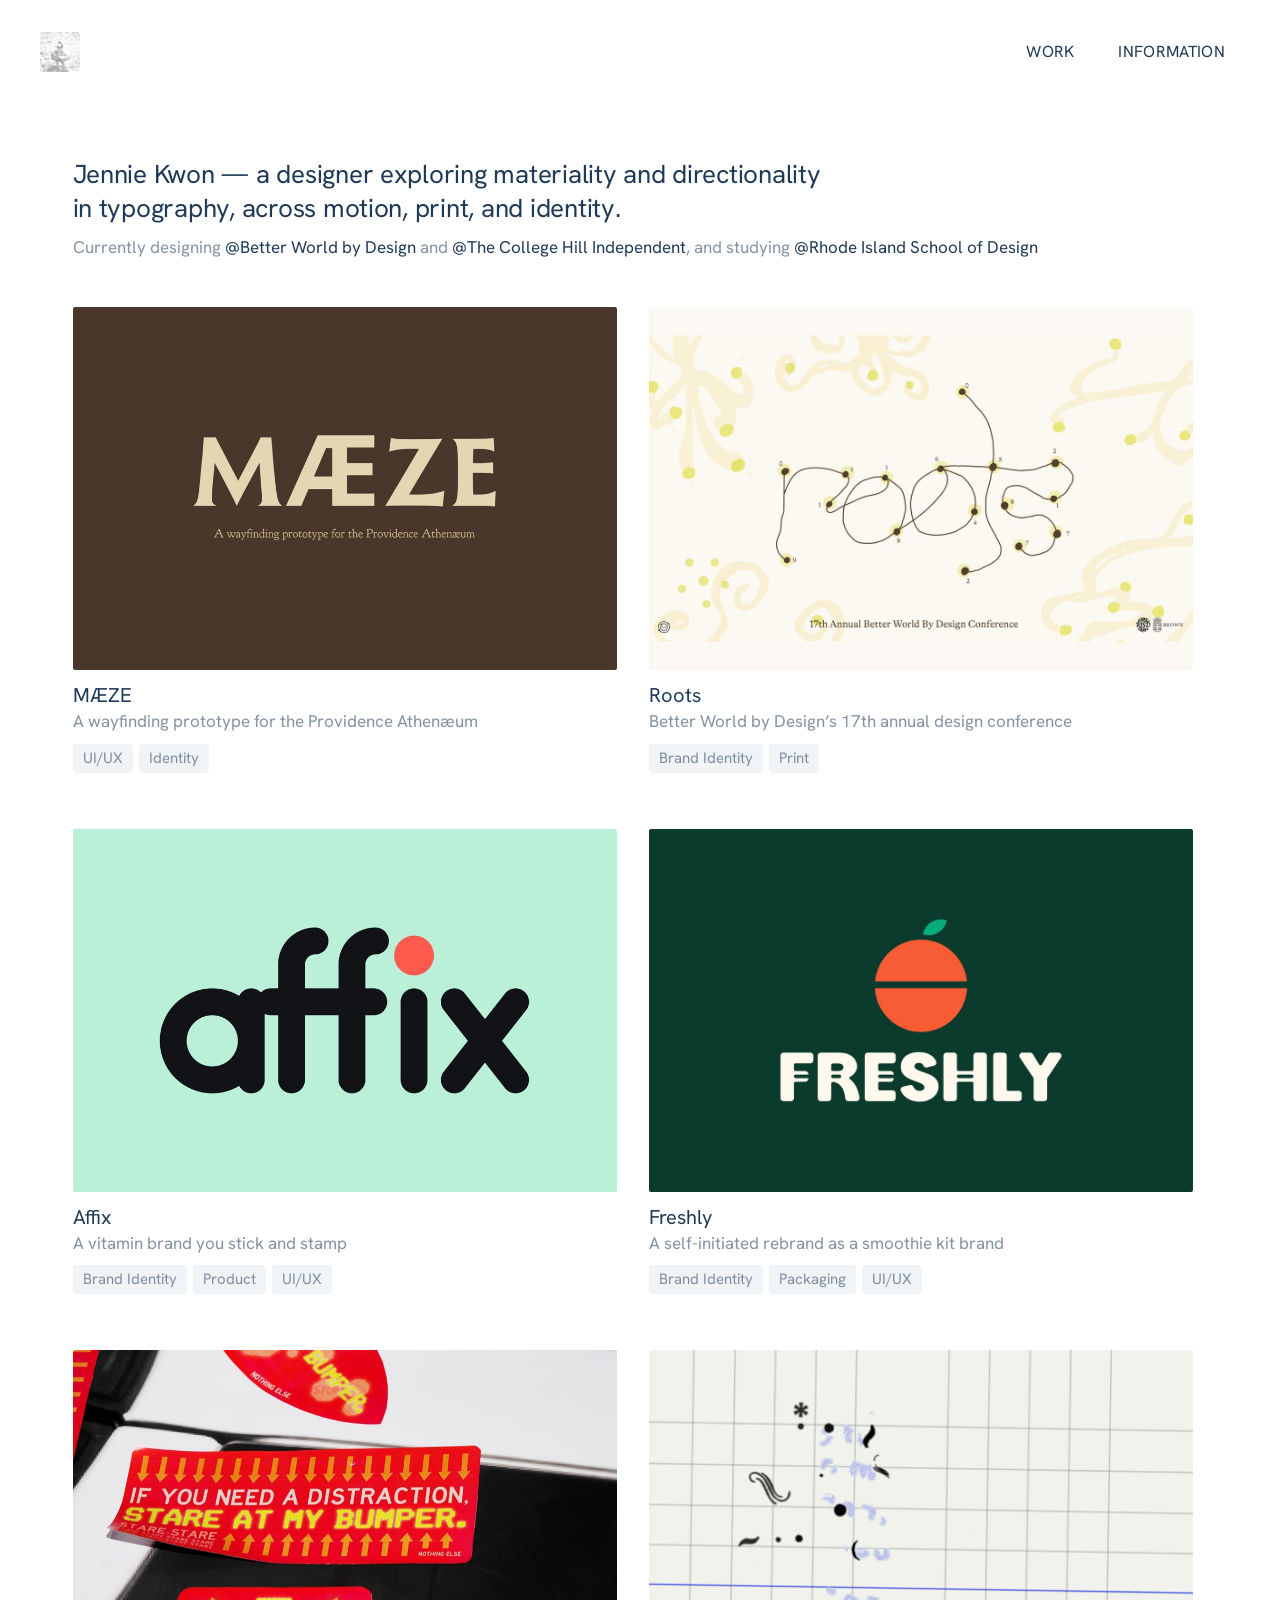
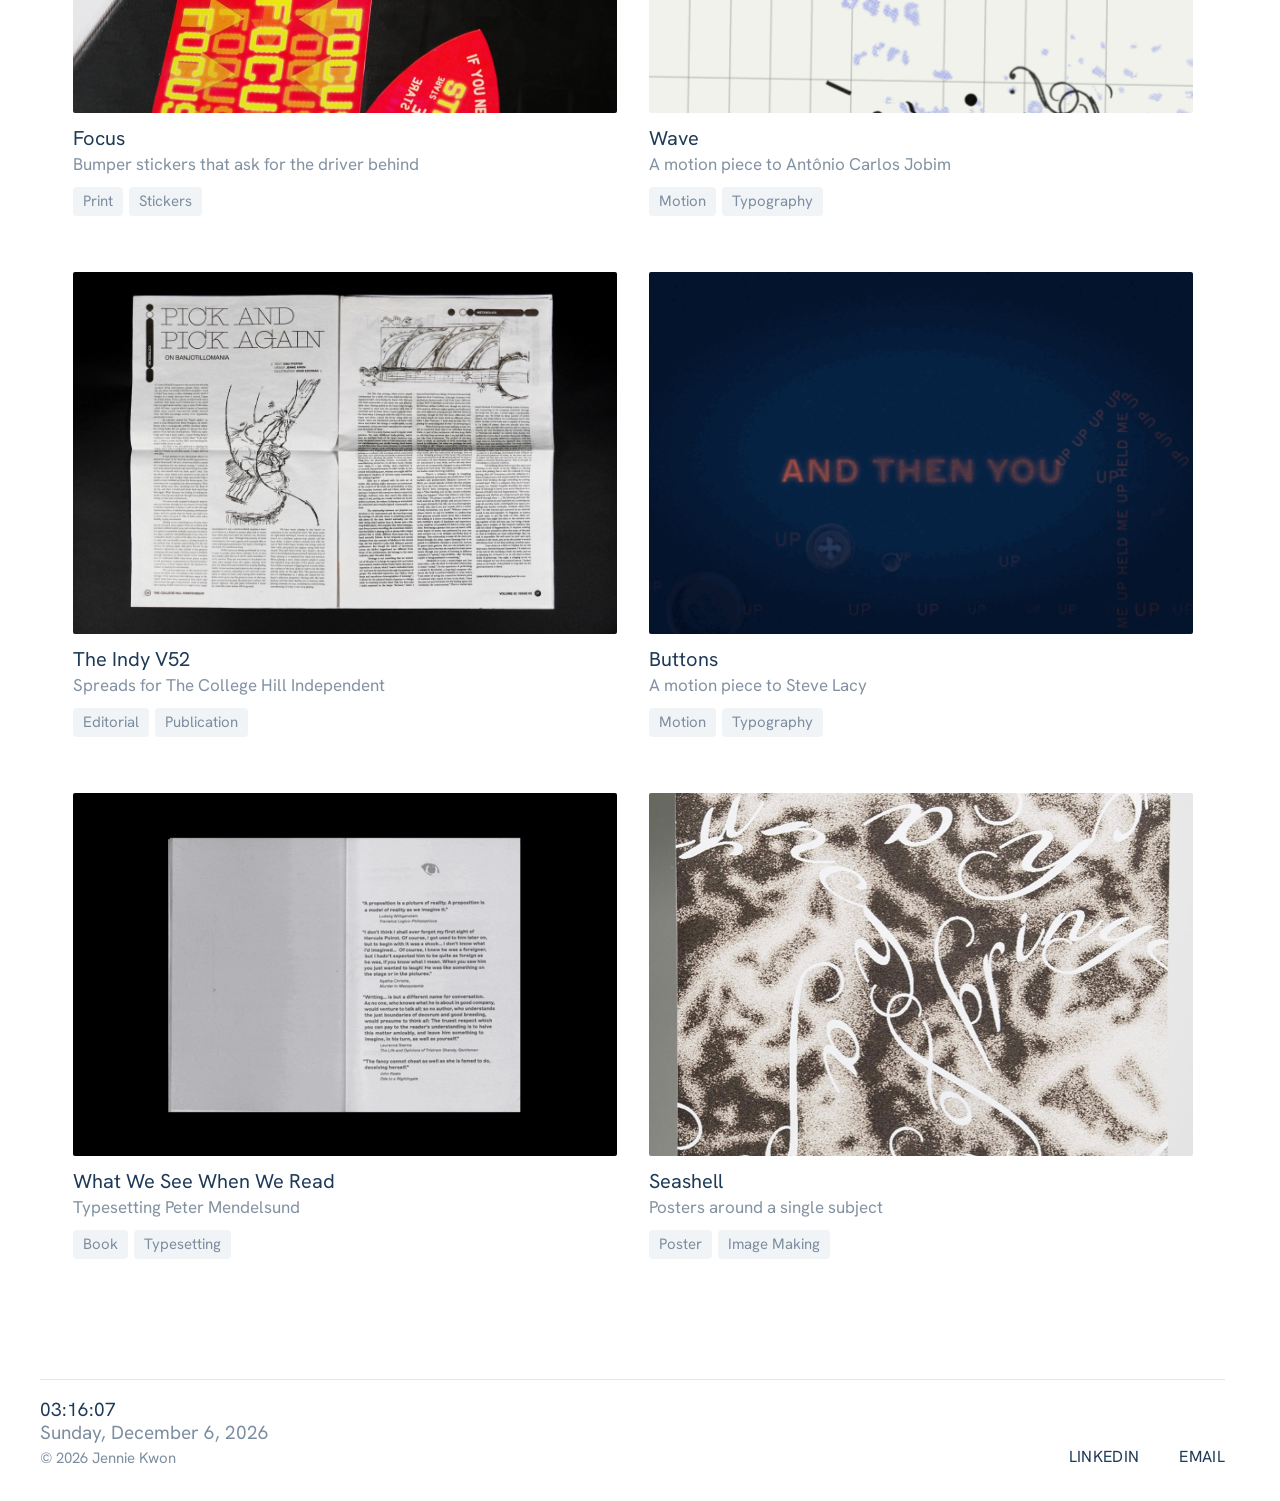
==== index.html @ 12d9178e "Roots slideshow: arrows on each side of the frame Co-Authored-By: Claude Opus 5.5 <noreply@anthropic" ====
<!doctype html>
<html lang="en">
<head>
<meta charset="utf-8">
<meta name="viewport" content="width=device-width, initial-scale=1">
<title>Jennie Kwon</title>
<meta name="description" content="Jennie Kwon is a graphic designer at RISD working across typography, motion, identity and publication design.">
<link rel="preconnect" href="https://fonts.googleapis.com"><link rel="preconnect" href="https://fonts.gstatic.com" crossorigin><link href="https://fonts.googleapis.com/css2?family=Hanken+Grotesk:wght@400;500;700&display=swap" rel="stylesheet">
<link rel="icon" type="image/png" sizes="32x32" href="img/favicon-32.png?v=4">
<link rel="icon" type="image/png" href="img/favicon.png?v=4">
<link rel="apple-touch-icon" href="img/apple-touch-icon.png?v=4">
<script type="speculationrules">{"prerender":[{"where":{"href_matches":"/*"},"eagerness":"moderate"}]}</script>
<link rel="stylesheet" href="css/site.css?v=36">
</head>
<body>
<nav class="nav">
  <a class="nav-home" href="./" aria-label="Jennie Kwon, home"><img src="img/favicon.png?v=4" alt="" width="40" height="40"></a>
  <div class="nav-links">
    <a class="label plain" href="./">Work</a>
    <a class="label nav-link" href="information.html">Information</a>
  </div>
</nav>
<header class="intro">
  <div class="wrap intro-in">
    <h1 class="intro-line"><span class="intro-name">Jennie Kwon</span> — a designer exploring materiality and directionality in typography, across motion, print, and identity.</h1>
    <p class="body muted currently">Currently designing <a class="plain" href="https://betterworldxdesign.framer.website/" target="_blank" rel="noopener">@Better World by Design</a> and <a class="plain" href="https://www.theindy.org/" target="_blank" rel="noopener">@The College Hill Independent</a>, and studying <a class="plain" href="https://www.risd.edu/" target="_blank" rel="noopener">@Rhode Island School of Design</a></p>
  </div>
</header>
<main class="work">
  <div class="wrap grid">
    <a class="card" href="maze.html">
      <div class="thumb"><img src="img/maze-card.jpg" alt="MÆZE" fetchpriority="high" width="1200" height="675"></div>
      <div class="caption"><div class="cap-text"><p class="body cap-title">MÆZE</p><p class="cap-sub">A wayfinding prototype for the Providence Athenæum</p></div><div class="tags"><span class="tag">UI/UX</span><span class="tag">identity</span></div></div>
    </a>
    <a class="card" href="bwxd-roots.html">
      <div class="thumb"><img src="img/bwxd-card.jpg?v=4" alt="Roots" fetchpriority="high" width="1200" height="800"></div>
      <div class="caption"><div class="cap-text"><p class="body cap-title">Roots</p><p class="cap-sub">Better World by Design’s 17th annual design conference</p></div><div class="tags"><span class="tag">brand identity</span><span class="tag">print</span></div></div>
    </a>
    <a class="card" href="affix.html">
      <div class="thumb"><img src="img/affix-card.jpg" alt="Affix" fetchpriority="high" width="1200" height="675"></div>
      <div class="caption"><div class="cap-text"><p class="body cap-title">Affix</p><p class="cap-sub">A vitamin brand you stick and stamp</p></div><div class="tags"><span class="tag">brand identity</span><span class="tag">product</span><span class="tag">UI/UX</span></div></div>
    </a>
    <a class="card" href="freshly.html">
      <div class="thumb"><img src="img/freshly-card.jpg?v=2" alt="Freshly" fetchpriority="high" width="1200" height="800"></div>
      <div class="caption"><div class="cap-text"><p class="body cap-title">Freshly</p><p class="cap-sub">A self-initiated rebrand as a smoothie kit brand</p></div><div class="tags"><span class="tag">brand identity</span><span class="tag">packaging</span><span class="tag">UI/UX</span></div></div>
    </a>
    <a class="card" href="focus.html">
      <div class="thumb"><img src="img/focus-card.jpg" alt="FOCUS" fetchpriority="high" width="1200" height="681"></div>
      <div class="caption"><div class="cap-text"><p class="body cap-title">Focus</p><p class="cap-sub">Bumper stickers that ask for the driver behind</p></div><div class="tags"><span class="tag">print</span><span class="tag">stickers</span></div></div>
    </a>
    <a class="card" href="wave.html">
      <div class="thumb"><img src="img/wave-thumb.gif" alt="WAVE" loading="lazy" width="640" height="360"></div>
      <div class="caption"><div class="cap-text"><p class="body cap-title">Wave</p><p class="cap-sub">A motion piece to Antônio Carlos Jobim</p></div><div class="tags"><span class="tag">motion</span><span class="tag">typography</span></div></div>
    </a>
    <a class="card" href="the-indy-v52.html">
      <div class="thumb"><img src="img/indy-card.jpg" alt="THE INDY V52" loading="lazy" width="1200" height="800"></div>
      <div class="caption"><div class="cap-text"><p class="body cap-title">The Indy V52</p><p class="cap-sub">Spreads for The College Hill Independent</p></div><div class="tags"><span class="tag">editorial</span><span class="tag">publication</span></div></div>
    </a>
    <a class="card" href="buttons.html">
      <div class="thumb"><img src="img/buttons-thumb.gif" alt="BUTTONS" loading="lazy" width="640" height="360"></div>
      <div class="caption"><div class="cap-text"><p class="body cap-title">Buttons</p><p class="cap-sub">A motion piece to Steve Lacy</p></div><div class="tags"><span class="tag">motion</span><span class="tag">typography</span></div></div>
    </a>
    <a class="card" href="what-we-see-when-we-read.html">
      <div class="thumb"><img src="img/book-card.gif" alt="WHAT WE SEE WHEN WE READ" loading="lazy" width="640" height="480"></div>
      <div class="caption"><div class="cap-text"><p class="body cap-title">What We See When We Read</p><p class="cap-sub">Typesetting Peter Mendelsund</p></div><div class="tags"><span class="tag">book</span><span class="tag">typesetting</span></div></div>
    </a>
    <a class="card" href="seashell.html">
      <div class="thumb"><img src="img/seashell-card.jpg" alt="SEASHELL" loading="lazy" width="802" height="1200"></div>
      <div class="caption"><div class="cap-text"><p class="body cap-title">Seashell</p><p class="cap-sub">Posters around a single subject</p></div><div class="tags"><span class="tag">poster</span><span class="tag">image making</span></div></div>
    </a>
  </div>
</main>
<footer class="footer">
  <div class="footer-in">
    <div class="closing">
      <div class="clock"><span id="clock-time" class="time"></span><span id="clock-date" class="date"></span></div>
      <p class="small">© 2026 Jennie Kwon</p>
    </div>
    <div class="footer-links">
      <a class="label plain" href="http://www.linkedin.com/in/jennienhkwon" target="_blank" rel="noopener">LinkedIn</a>
      <a class="label plain" href="contact.html">Email</a>
    </div>
  </div>
</footer>
<script src="js/site.js?v=28"></script>
</body>
</html>
---- css/site.css ----
:root {
  --text: rgb(31, 58, 87);
  --muted: rgb(125, 141, 160);
  --bg: rgb(255, 255, 255);
  --surface: rgb(241, 244, 247);
  --line: rgb(225, 230, 236);
  --pad: 40px;
}
* { box-sizing: border-box; }
html { -webkit-text-size-adjust: 100%; }
body { margin: 0; background: var(--bg); color: var(--text); font-family: "Hanken Grotesk", sans-serif; font-weight: 400; -webkit-font-smoothing: antialiased; }
h1, h2, p { margin: 0; }
img { display: block; max-width: 100%; height: auto; }
a { color: inherit; text-decoration: none; transition: color 0.2s cubic-bezier(0.44, 0, 0.56, 1); }

/* type */
.intro-line { font-size: 26px; line-height: 1.3; letter-spacing: -0.01em; font-weight: 400; text-wrap: pretty; }
.heading { font-size: 26px; line-height: 1.25; letter-spacing: -0.01em; font-weight: 500; }
.sub { font-size: 16px; line-height: 1.4; font-weight: 500; }
.body { font-size: 16px; line-height: 1.5; }
.small { font-size: 13px; line-height: 1.4; color: var(--muted); }
.label { font-size: 13px; line-height: 1.4; letter-spacing: 0.02em; text-transform: uppercase; }
.muted { color: var(--muted); }

/* links */
.plain { color: var(--text); }
.plain:hover { color: var(--muted); }
.nav-link { color: var(--text); }
.nav-link:hover, .nav-link[aria-current] { color: var(--muted); }
.inline { color: var(--muted); }
.inline:hover { color: var(--text); }

.wrap { width: 100%; max-width: 1120px; margin: 0 auto; }

/* nav + footer */
.nav { position: sticky; top: 0; z-index: 5; background: var(--bg); display: flex; justify-content: space-between; align-items: center; padding: 20px var(--pad); }
.nav-links { display: flex; gap: 32px; }
.footer { padding: 120px var(--pad) 32px; }
.footer-in { max-width: 1120px; margin: 0 auto; border-top: 1px solid var(--line); padding-top: 20px; display: flex; justify-content: space-between; align-items: flex-end; }
.closing { display: flex; flex-direction: column; gap: 4px; }
.clock { display: flex; gap: 12px; font-size: 16px; line-height: 1; font-variant-numeric: tabular-nums; min-height: 16px; }
.clock .date { color: var(--muted); }
.footer-links { display: flex; gap: 24px; }

/* home */
.intro { padding: 72px var(--pad) 48px; }
.intro-in { display: flex; flex-direction: column; gap: 10px; }
.intro-in .intro-line { max-width: 900px; }
.work { padding: 0 var(--pad); }
.grid { display: grid; grid-template-columns: repeat(2, minmax(0, 1fr)); gap: 56px 16px; }
.card { display: flex; flex-direction: column; gap: 12px; }
.thumb { aspect-ratio: 1.5; border-radius: 2px; overflow: hidden; }
.thumb img { width: 100%; height: 100%; object-fit: cover; }
.caption { display: flex; flex-direction: column; gap: 8px; }
.tags { display: flex; gap: 6px; }
.tag { background: var(--surface); border-radius: 4px; padding: 3px 8px; font-size: 13px; line-height: 1.4; color: var(--muted); }

/* project */
.project { padding: 24px var(--pad) 0; }
.project-in { display: flex; flex-direction: column; gap: 24px; }
.back { align-self: flex-start; }
.shot { width: 100%; height: auto; border-radius: 2px; }
.shot.bordered { border: 1px solid var(--line); }
.video { position: relative; width: 100%; aspect-ratio: 16 / 9; background: #000; border-radius: 2px; overflow: hidden; }
.video iframe { position: absolute; inset: 0; width: 100%; height: 100%; border: 0; }
.details { display: flex; gap: 16px; padding: 8px 0 40px; }
.title-col, .desc-col { flex: 1; min-width: 0; display: flex; flex-direction: column; align-items: flex-start; }
.title-col { gap: 12px; }
.desc-col { gap: 16px; }
.desc-col .body { text-wrap: pretty; }
.gallery { display: flex; flex-direction: column; gap: 16px; }
.process { display: flex; flex-direction: column; gap: 16px; padding-top: 56px; }
.process-head { display: flex; gap: 16px; padding-bottom: 8px; }
.process-head > * { flex: 1; }
.pager { display: flex; justify-content: space-between; padding-top: 56px; }

/* information */
.info { padding: 72px var(--pad) 0; }
.info-in { display: flex; flex-direction: column; gap: 72px; }
.about { display: flex; gap: 48px; align-items: flex-start; }
.bio { flex: 1; min-width: 0; display: flex; flex-direction: column; gap: 20px; }
.bio-text { max-width: 560px; display: flex; flex-direction: column; gap: 16px; text-wrap: pretty; }
.contact { display: flex; flex-direction: column; gap: 4px; align-items: flex-start; }
.portrait { width: 360px; aspect-ratio: 1; object-fit: cover; border-radius: 2px; }
.list .sub { padding-bottom: 8px; border-bottom: 1px solid var(--line); }
.row { display: flex; gap: 16px; align-items: center; justify-content: space-between; padding: 12px 0; border-bottom: 1px solid var(--line); }
.row > :first-child { flex: 1; }

@media (max-width: 1199px) {
  .portrait { width: 280px; }
}
@media (max-width: 809px) {
  :root { --pad: 20px; }
  .intro-line { font-size: 21px; }
  .heading { font-size: 22px; }
  .nav { padding: 16px var(--pad); }
  .nav-links { gap: 20px; }
  .footer { padding: 80px var(--pad) 24px; }
  .footer-in { flex-direction: column; align-items: flex-start; gap: 16px; }
  .intro { padding: 40px var(--pad) 32px; }
  .grid { grid-template-columns: 1fr; gap: 40px; }
  .project { padding-top: 16px; }
  .project-in { gap: 16px; }
  .details { flex-direction: column; gap: 20px; padding: 8px 0 24px; }
  .gallery { gap: 10px; }
  .process-head { flex-direction: column; gap: 8px; }
  .info { padding-top: 40px; }
  .info-in { gap: 56px; }
  .about { flex-direction: column; gap: 32px; }
  .portrait { width: 100%; }
}

/* contact */
.contact-page { padding: 24px var(--pad) 0; }
.contact-in { display: flex; flex-direction: column; gap: 32px; max-width: 1120px; }
.contact-in .back { align-self: flex-start; }
.contact-form { display: flex; flex-direction: column; gap: 28px; width: 100%; max-width: 560px; }
.field { display: flex; flex-direction: column; gap: 8px; }
.field .label { color: var(--muted); }
.field input, .field textarea { width: 100%; font-family: inherit; color: var(--text); background: transparent; border: 0; border-bottom: 1px solid var(--line); border-radius: 0; padding: 8px 0; outline: none; resize: vertical; transition: border-color 0.2s cubic-bezier(0.44, 0, 0.56, 1); }
.field input::placeholder, .field textarea::placeholder { color: var(--muted); opacity: 0.7; }
.field input:focus, .field textarea:focus { border-bottom-color: var(--text); }
.hp { position: absolute; left: -9999px; width: 1px; height: 1px; opacity: 0; }
.form-foot { display: flex; align-items: center; gap: 20px; flex-wrap: wrap; }
.send { font-family: inherit; color: var(--text); background: var(--surface); border: 0; border-radius: 4px; padding: 10px 18px; cursor: pointer; transition: color 0.2s cubic-bezier(0.44, 0, 0.56, 1); }
.send:hover { color: var(--muted); }
.send:disabled { color: var(--muted); cursor: default; }
@media (max-width: 809px) {
  .contact-page { padding-top: 16px; }
}

/* home thumbnails dim under the cursor */
.thumb img { transition: opacity 0.25s cubic-bezier(0.44, 0, 0.56, 1); }
@media (hover: hover) {
  .card:hover .thumb img { opacity: 0.6; }
}

/* page changes: cross-fade instead of a blank flash */
@view-transition { navigation: auto; }
::view-transition-old(root), ::view-transition-new(root) { animation-duration: 0.24s; animation-timing-function: cubic-bezier(0.44, 0, 0.56, 1); }
/* the header is the same on every page: it holds still while the page under it changes */
.nav { view-transition-name: site-nav; }
::view-transition-group(site-nav) { animation-duration: 0s; }
::view-transition-old(site-nav), ::view-transition-new(site-nav) { animation-duration: 0.24s; }
/* reserve the scrollbar's room so short and long pages line up exactly */
html { scrollbar-gutter: stable; }

/* elements fade up to full opacity as they scroll into view */
.reveal { opacity: 0.15; transition: opacity 0.6s cubic-bezier(0.44, 0, 0.56, 1); }
.reveal.in { opacity: 1; }
@media (prefers-reduced-motion: reduce) {
  .reveal { opacity: 1; transition: none; }
  ::view-transition-old(root), ::view-transition-new(root), ::view-transition-old(site-nav), ::view-transition-new(site-nav) { animation: none; }
}

/* larger header and footer text; icon links home */
.nav .label, .footer .label { font-size: 16px; }
.footer .small { font-size: 15px; }
.clock { font-size: 19px; min-height: 19px; }
.nav-home { display: block; line-height: 0; transition: opacity 0.2s cubic-bezier(0.44, 0, 0.56, 1); }
.nav-home img { width: 40px; height: 40px; border-radius: 2px; }
.nav-home:hover { opacity: 0.6; }
.nav { padding-top: 14px; padding-bottom: 14px; }
@media (max-width: 809px) {
  .nav .label, .footer .label { font-size: 15px; }
  .clock { font-size: 17px; min-height: 17px; }
  .nav-home img { width: 34px; height: 34px; }
  .nav { padding-top: 12px; padding-bottom: 12px; }
}

/* tags read as Title Case */
.tag { text-transform: capitalize; }

/* header sits lower, links spaced wider */
.nav { padding-top: 32px; }
.nav-links { gap: 44px; }
.footer-links { gap: 40px; }
@media (max-width: 809px) {
  .nav { padding-top: 22px; }
  .nav-links { gap: 28px; }
  .footer-links { gap: 36px; }
}

/* home captions: title, then a smaller, quieter line beneath */
.cap-text { display: flex; flex-direction: column; gap: 1px; }
.cap-sub { font-size: 14px; line-height: 1.45; opacity: 0.55; }

/* custom cursor: 17px navy dot, white over anything clickable */
.cursor-dot { position: fixed; left: 0; top: 0; z-index: 10; width: 17px; height: 17px; margin: -8.5px 0 0 -8.5px; border-radius: 50%; background: var(--text); box-shadow: 0 0 0 1px transparent; pointer-events: none; opacity: 0; transition: background-color 0.15s ease, box-shadow 0.15s ease, opacity 0.15s ease; will-change: transform; }
.cursor-dot.show { opacity: 1; }
.cursor-dot.on { background: #fff; box-shadow: 0 0 0 1px var(--text); }
html.has-cursor, html.has-cursor * { cursor: none !important; }

/* cursor ring: hairline */
.cursor-dot.on { box-shadow: 0 0 0 0.5px var(--text); }

/* video: poster first, player loads on click */
button.video { display: block; padding: 0; border: 0; font: inherit; color: inherit; }
.video img { position: absolute; inset: 0; width: 100%; height: 100%; object-fit: cover; transition: opacity 0.25s cubic-bezier(0.44, 0, 0.56, 1); }
.video .play { position: absolute; left: 50%; top: 50%; transform: translate(-50%, -50%); background: var(--bg); color: var(--text); border-radius: 4px; padding: 8px 16px; }
@media (hover: hover) { button.video:hover img { opacity: 0.85; } }

/* information: photo says hi when clicked */
.portrait-btn { position: relative; display: block; flex: none; width: 360px; padding: 0; border: 0; background: none; font: inherit; border-radius: 2px; }
.portrait-btn .portrait { width: 100%; }
.hi { position: absolute; left: 50%; bottom: calc(100% + 10px); transform: translateX(-50%) translateY(6px) scale(0.85); transform-origin: 50% 100%; background: var(--text); color: var(--bg); font-size: 16px; line-height: 1; padding: 8px 12px 9px; border-radius: 4px; white-space: nowrap; opacity: 0; pointer-events: none; transition: opacity 0.18s ease, transform 0.22s cubic-bezier(0.34, 1.56, 0.64, 1); }
.hi::after { content: ""; position: absolute; left: 50%; top: 100%; margin-left: -5px; border: 5px solid transparent; border-top-color: var(--text); border-bottom: 0; }
.hi.show { opacity: 1; transform: translateX(-50%) translateY(0) scale(1); }
@media (max-width: 1199px) { .portrait-btn { width: 280px; } }
@media (max-width: 809px) {
  .portrait-btn { width: 100%; }
  .hi { bottom: auto; top: 12px; }
  .hi::after { display: none; }
}
@media (prefers-reduced-motion: reduce) { .hi { transition: opacity 0.18s ease; } }

/* information: larger bio and contact links */
.bio .body { font-size: 20px; line-height: 1.45; }
.bio-text { max-width: 640px; gap: 20px; }
@media (max-width: 809px) {
  .bio .body { font-size: 18px; }
}

/* footer spans the same width as the header: left edge under the icon, right edge under the nav links */
.footer-in { max-width: none; }

/* tall (portrait) images sit side by side so one image never fills the whole screen */
.pair { display: flex; justify-content: flex-start; align-items: flex-start; gap: 16px; width: 100%; }
.pair .shot { width: auto; height: auto; min-width: 0; max-width: calc(50% - 8px); max-height: calc(100vh - 190px); max-height: calc(100svh - 190px); object-fit: contain; }
.shot.crop32 { aspect-ratio: 1.5; object-fit: cover; }
@media (max-width: 809px) { .pair { gap: 10px; } }

/* wider gutters between images on every page */
.grid { column-gap: 32px; }
.gallery, .process { gap: 32px; }
@media (max-width: 809px) {
  .gallery, .process { gap: 20px; }
}

/* seashell: two posters with the project text beside them, filling the column */
.poster-row { display: grid; grid-template-columns: minmax(0, 1fr) minmax(0, 1fr) minmax(0, 0.72fr); gap: 32px; align-items: start; width: 100%; }
.poster-row .shot { width: 100%; height: auto; }
.poster-text { display: flex; flex-direction: column; align-items: flex-start; gap: 12px; }
.poster-text .body { padding-top: 4px; text-wrap: pretty; }
@media (max-width: 809px) {
  .poster-row { grid-template-columns: minmax(0, 1fr) minmax(0, 1fr); gap: 20px; }
  .poster-text { grid-column: 1 / -1; padding-top: 4px; }
}

/* seashell: larger posters of equal height; title lines up with their top edge, description with their bottom edge */
@media (min-width: 810px) {
  .poster-row { grid-template-columns: minmax(0, 1fr) minmax(0, 1fr) minmax(0, 0.5fr); align-items: stretch; }
  .poster-row .shot { aspect-ratio: 1337 / 2000; object-fit: cover; }
  .poster-text { justify-content: flex-start; }
  .poster-text .body { margin-top: auto; padding-top: 24px; }
  .poster-text .heading { margin-top: -0.2em; }
}

/* seashell: two posters across the full column; text below, each half under its poster */
.poster-pair { display: grid; grid-template-columns: repeat(2, minmax(0, 1fr)); gap: 32px; width: 100%; }
.poster-pair .shot { width: 100%; height: auto; aspect-ratio: 1337 / 2000; object-fit: cover; }
.details-pair { gap: 32px; }
@media (max-width: 809px) { .poster-pair { gap: 20px; } }

/* freshly, the indy, the book: images two across, text below each half */
.duo, .gallery.two-up { display: grid; grid-template-columns: repeat(2, minmax(0, 1fr)); gap: 32px; width: 100%; }
.gallery.two-up > .shot:last-child:nth-child(odd) { grid-column: 1 / -1; }
.process { display: grid; grid-template-columns: repeat(2, minmax(0, 1fr)); gap: 32px; }
.process > .process-head { grid-column: 1 / -1; gap: 32px; }
.process > .shot:last-child:nth-child(even) { grid-column: 1 / -1; }
@media (max-width: 809px) {
  .duo, .gallery.two-up, .process { grid-template-columns: minmax(0, 1fr); gap: 20px; }
}

/* process images follow the gallery with no heading */
.process { padding-top: 8px; }
.process > .shot:last-child:nth-child(even) { grid-column: auto; }
.process > .shot:last-child:nth-child(odd) { grid-column: 1 / -1; }

/* project text: title and tags under the first image, description under the second (same columns and gutter as the images) */
.details, .details-pair { gap: 32px; }
@media (max-width: 809px) {
  .details, .details-pair { gap: 20px; }
}

/* project text: heading and tags, then the description below them running the full width, from the first image's left edge to the second image's right edge */
.details, .details-pair { flex-direction: column; gap: 16px; width: 100%; }
.title-col, .desc-col { flex: none; width: 100%; }
.desc-col .body { text-wrap: wrap; }
@media (max-width: 809px) {
  .details, .details-pair { gap: 16px; }
}

/* home captions: larger title, description line and tags */
.cap-title { font-size: 20px; line-height: 1.35; }
.cap-sub { font-size: 17px; line-height: 1.4; }
.card .tag { font-size: 15px; padding: 4px 10px; }
.card .caption { gap: 10px; }
@media (max-width: 809px) {
  .cap-title { font-size: 19px; }
  .cap-sub { font-size: 16px; }
  .card .tag { font-size: 14px; }
}

/* longer text: short measure so a line never runs past about ten words (js/site.js enforces the exact cap) */
.desc-col .body, .currently { max-width: 31em; }

/* rag: even line lengths and no stranded last words, in every paragraph */
p, h1, h2 { text-wrap: pretty; }
.desc-col .body, .bio .body, .currently, .intro-line, .contact-in > .body, .cap-sub { text-wrap: balance; }
.intro-in .intro-line { max-width: 820px; }
p, h1, h2, .tag, .label { hyphens: manual; overflow-wrap: break-word; }
.nowrap { white-space: nowrap; }
/* names of places stay on one line instead of breaking in the middle */
.bio .inline, .currently a { white-space: nowrap; }
@media (max-width: 480px) { .bio .inline, .currently a { white-space: normal; } }
.currently { max-width: 40em; text-wrap: pretty; }

/* project descriptions (all but Freshly): as wide as the first image, each line filled before the next, so the first line carries the most words */
.desc-col .body.desc-fill { max-width: calc(50% - 16px); text-wrap: pretty; }
@media (max-width: 809px) { .desc-col .body.desc-fill { max-width: none; } }

/* home: the "Currently designing" line is left to run naturally, with no word cap */
.currently { max-width: none; text-wrap: pretty; }

/* footer: date sits under the time */
.clock { flex-direction: column; align-items: flex-start; gap: 4px; min-height: 0; }
.closing { gap: 6px; }

/* home: "Currently…" line matches the project description lines */
.currently { font-size: 17px; line-height: 1.4; color: rgba(31, 58, 87, 0.55); }
.currently a { color: var(--text); }
@media (max-width: 809px) { .currently { font-size: 16px; } }

/* full-width gallery image */
.gallery.two-up > .shot.wide { grid-column: 1 / -1; }

/* images of different shapes in one row, sized so they share the same height */
.fit-row { display: flex; align-items: flex-start; gap: 32px; width: 100%; }
.fit-row > .shot { flex: var(--r) 1 0; width: 0; min-width: 0; }
@media (max-width: 809px) {
  .fit-row { flex-direction: column; gap: 20px; }
  .fit-row > .shot { flex: none; width: 100%; }
}
.desc-col .credit { margin-top: -8px; }

/* slideshow: one slide at a time, cross-fade */
.slideshow { width: 100%; }
.slides { position: relative; aspect-ratio: 16 / 9; border: 1px solid var(--line); border-radius: 2px; overflow: hidden; background: rgb(252, 249, 242); touch-action: pan-y; }
.slide { position: absolute; inset: 0; width: 100%; height: 100%; object-fit: cover; opacity: 0; transition: opacity 0.7s cubic-bezier(0.44, 0, 0.56, 1); }
.slide.is-active { opacity: 1; }
.slide-bar { padding-top: 12px; }
.slide-btn { position: absolute; top: 50%; z-index: 1; width: 40px; height: 40px; margin-top: -20px; display: flex; align-items: center; justify-content: center; font-family: inherit; font-size: 16px; line-height: 1; color: var(--text); background: rgba(255, 255, 255, 0.9); border: 1px solid var(--line); border-radius: 50%; padding: 0; cursor: pointer; transition: color 0.2s cubic-bezier(0.44, 0, 0.56, 1); }
.slide-btn.prev { left: 16px; }
.slide-btn.next { right: 16px; }
.slide-btn:hover { color: var(--muted); }
@media (max-width: 809px) { .slide-btn { width: 32px; height: 32px; margin-top: -16px; font-size: 14px; } .slide-btn.prev { left: 8px; } .slide-btn.next { right: 8px; } }
@media (prefers-reduced-motion: reduce) { .slide { transition: none; } }
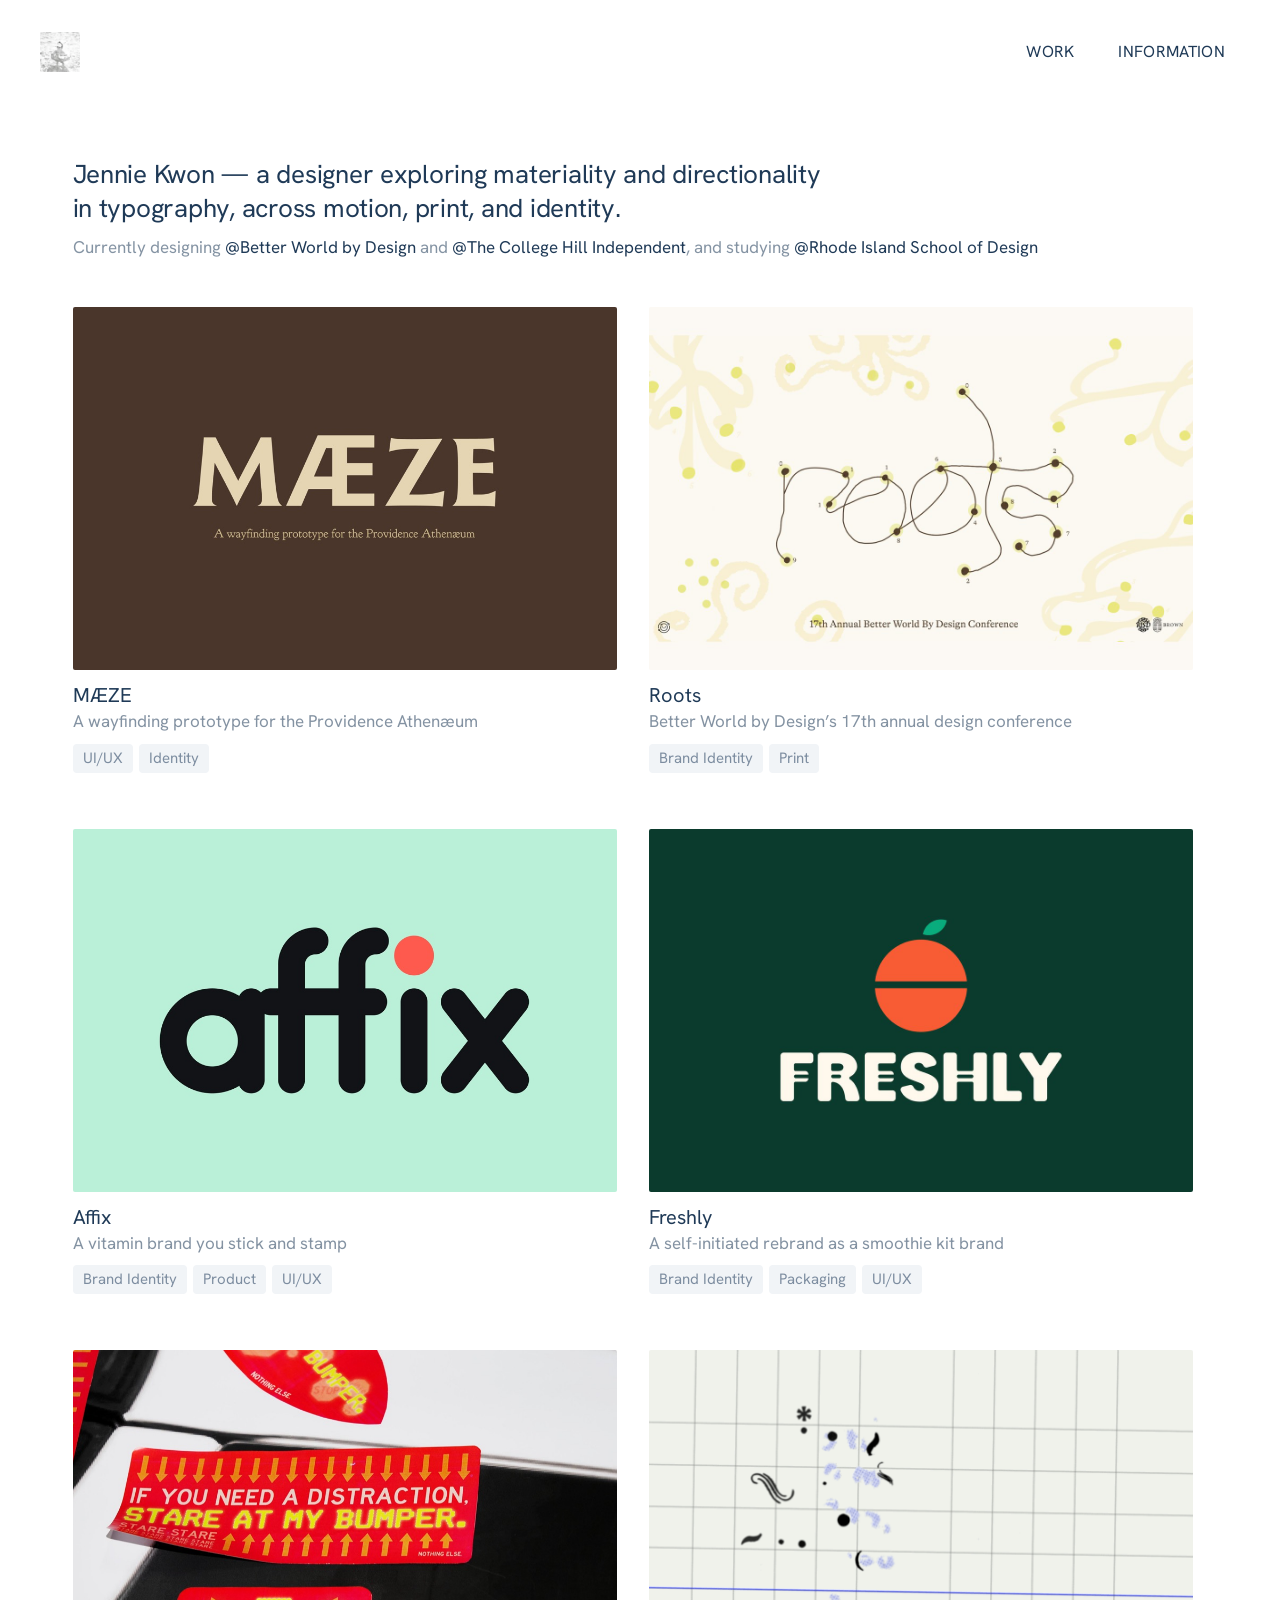
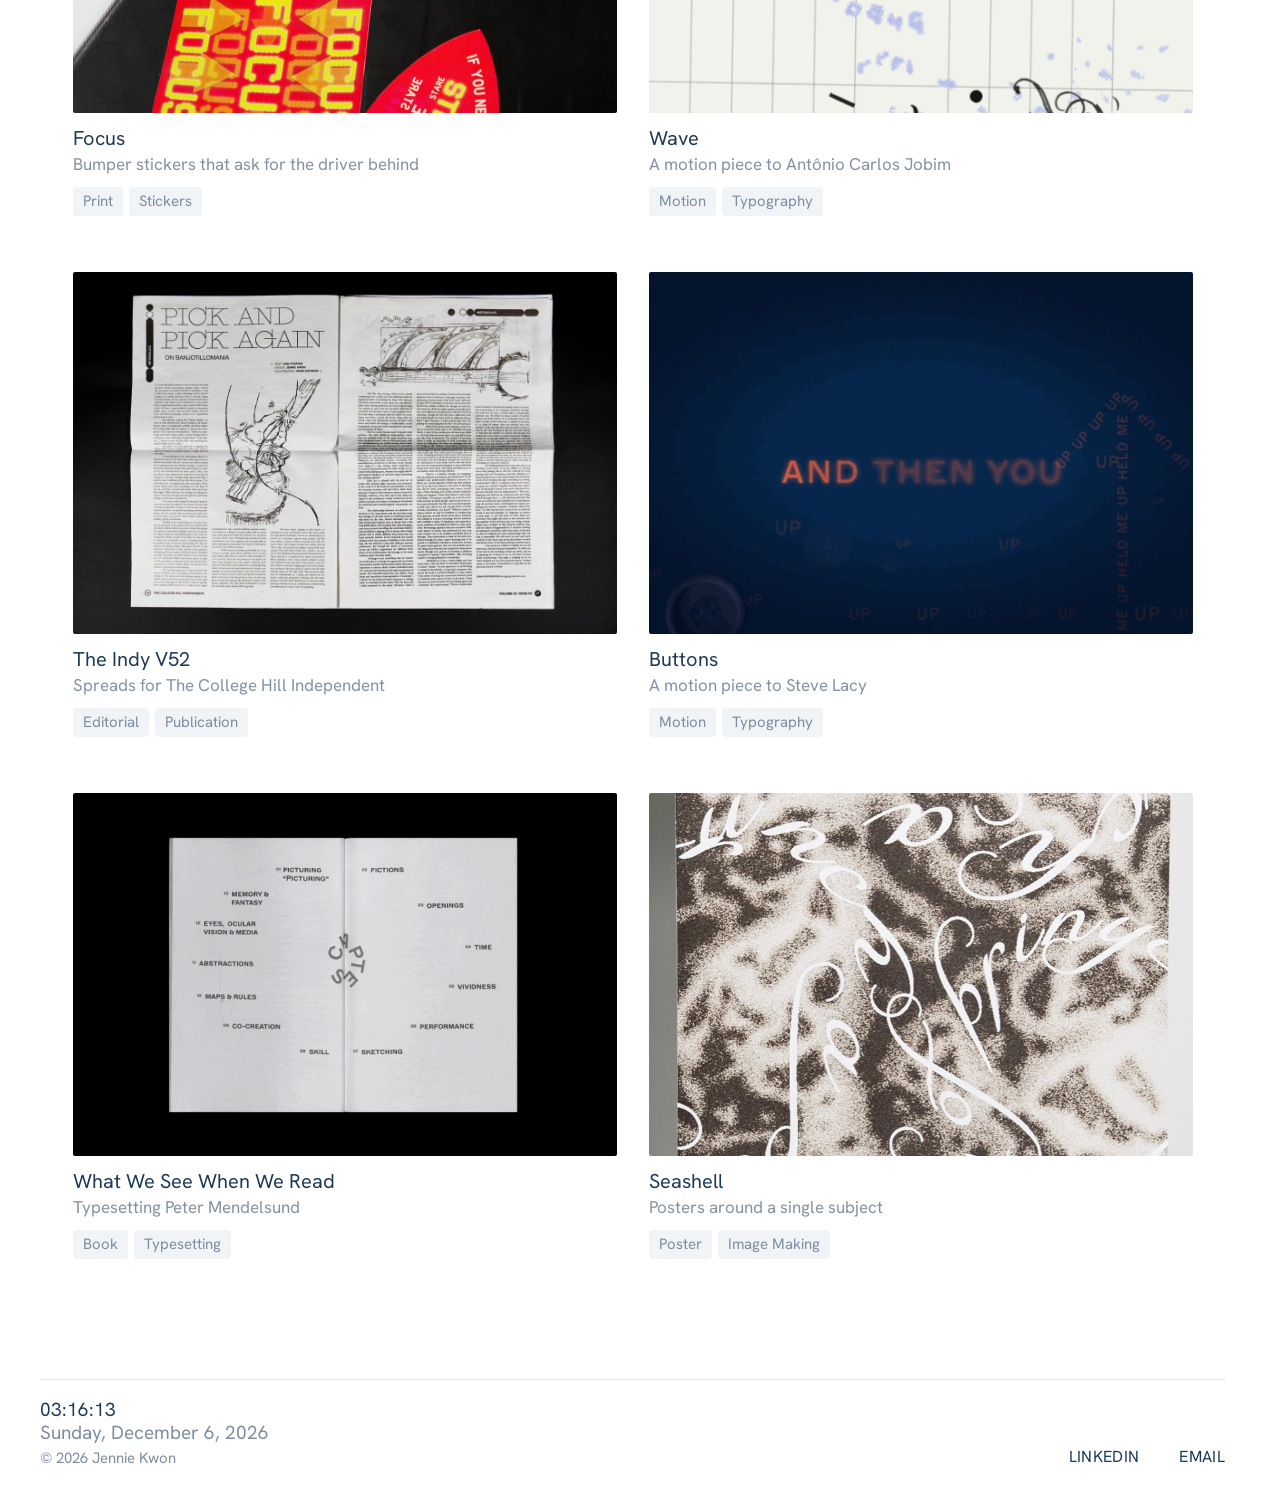
==== commit 53f3c076: "Meta descriptions mention UI/UX; drop Thank you slide from Roots kit slideshow Co-Authored-By: Claud" ====
--- a/index.html
+++ b/index.html
@@ -4,7 +4,7 @@
 <meta charset="utf-8">
 <meta name="viewport" content="width=device-width, initial-scale=1">
 <title>Jennie Kwon</title>
-<meta name="description" content="Jennie Kwon is a graphic designer at RISD working across typography, motion, identity and publication design.">
+<meta name="description" content="Jennie Kwon is a graphic designer at RISD working across typography, motion, identity, UI/UX and publication design.">
 <link rel="preconnect" href="https://fonts.googleapis.com"><link rel="preconnect" href="https://fonts.gstatic.com" crossorigin><link href="https://fonts.googleapis.com/css2?family=Hanken+Grotesk:wght@400;500;700&display=swap" rel="stylesheet">
 <link rel="icon" type="image/png" sizes="32x32" href="img/favicon-32.png?v=4">
 <link rel="icon" type="image/png" href="img/favicon.png?v=4">
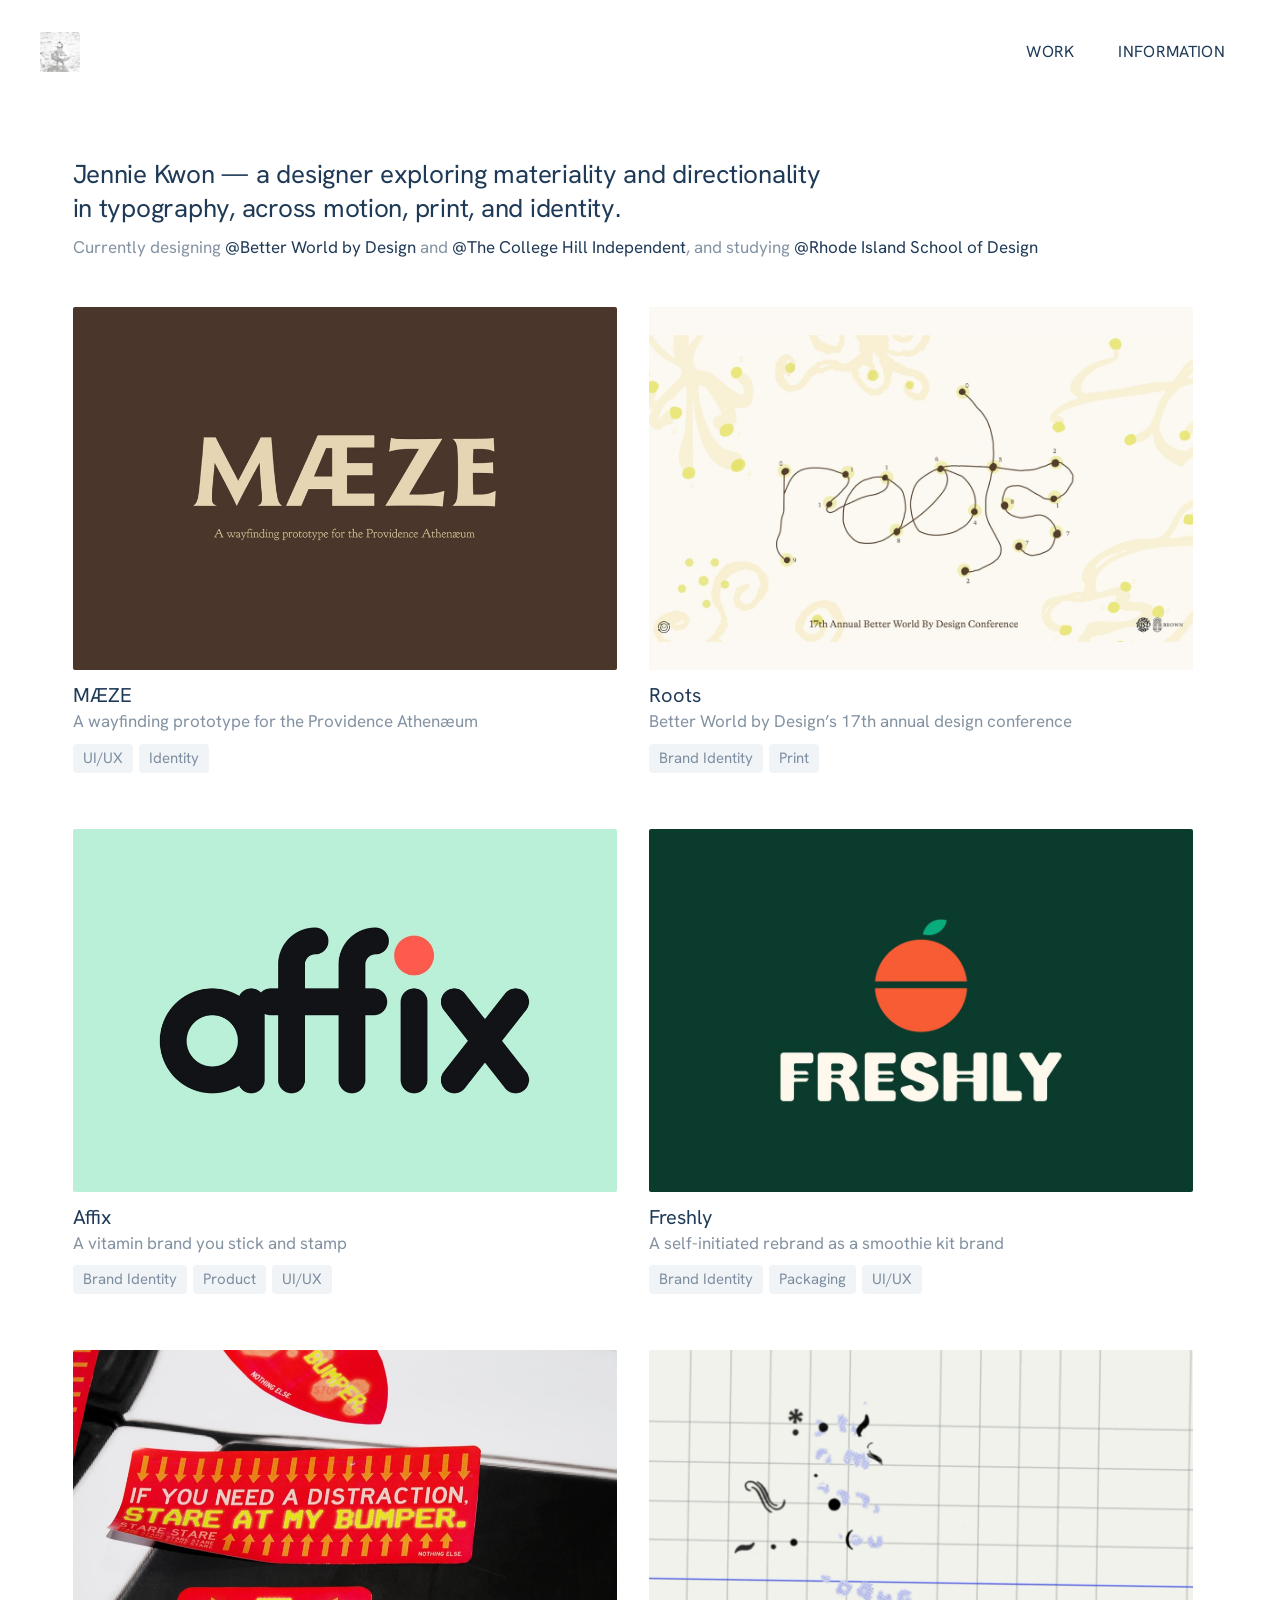
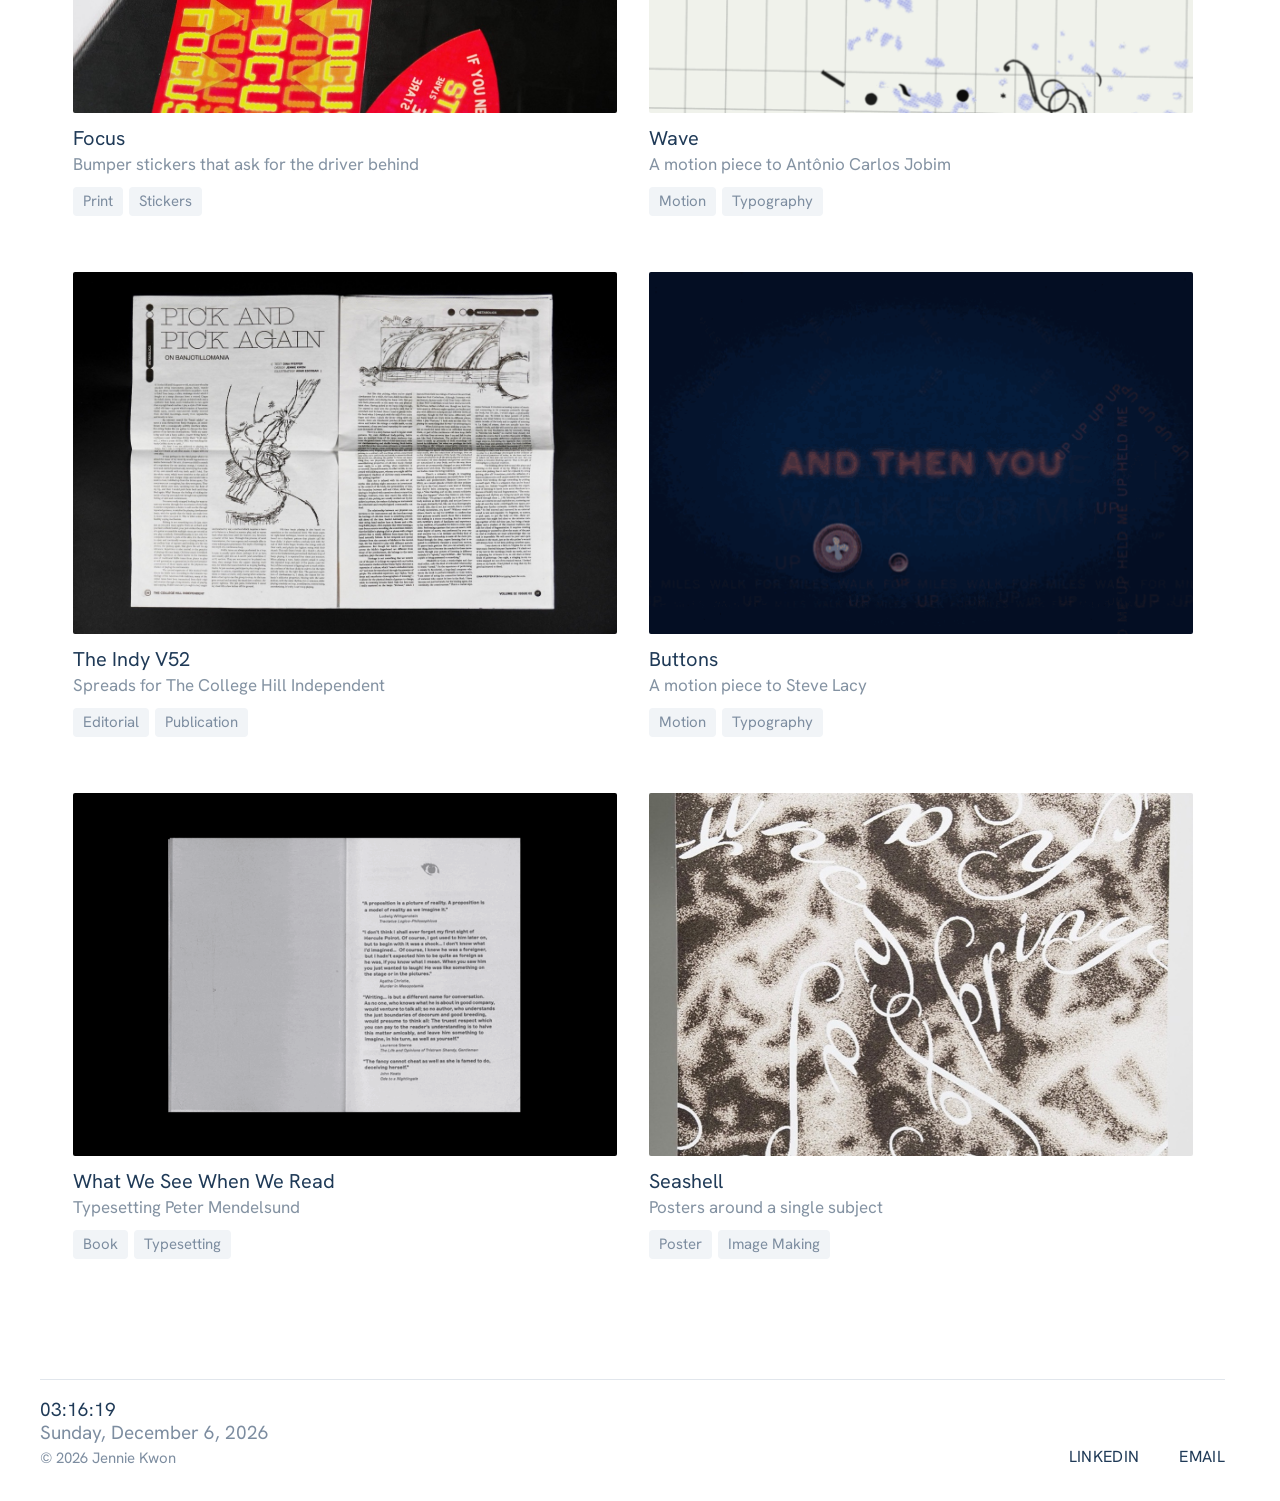
==== commit ebca76b6: "Widen project descriptions by a few words per line Co-Authored-By: Claude Opus 5.5 <noreply@anthropi" ====
--- a/index.html
+++ b/index.html
@@ -10,7 +10,7 @@
 <link rel="icon" type="image/png" href="img/favicon.png?v=4">
 <link rel="apple-touch-icon" href="img/apple-touch-icon.png?v=4">
 <script type="speculationrules">{"prerender":[{"where":{"href_matches":"/*"},"eagerness":"moderate"}]}</script>
-<link rel="stylesheet" href="css/site.css?v=36">
+<link rel="stylesheet" href="css/site.css?v=37">
 </head>
 <body>
 <nav class="nav">
--- a/css/site.css
+++ b/css/site.css
@@ -317,7 +317,7 @@
 .currently { max-width: 40em; text-wrap: pretty; }
 
 /* project descriptions (all but Freshly): as wide as the first image, each line filled before the next, so the first line carries the most words */
-.desc-col .body.desc-fill { max-width: calc(50% - 16px); text-wrap: pretty; }
+.desc-col .body.desc-fill { max-width: calc(62% - 16px); text-wrap: pretty; }
 @media (max-width: 809px) { .desc-col .body.desc-fill { max-width: none; } }
 
 /* home: the "Currently designing" line is left to run naturally, with no word cap */
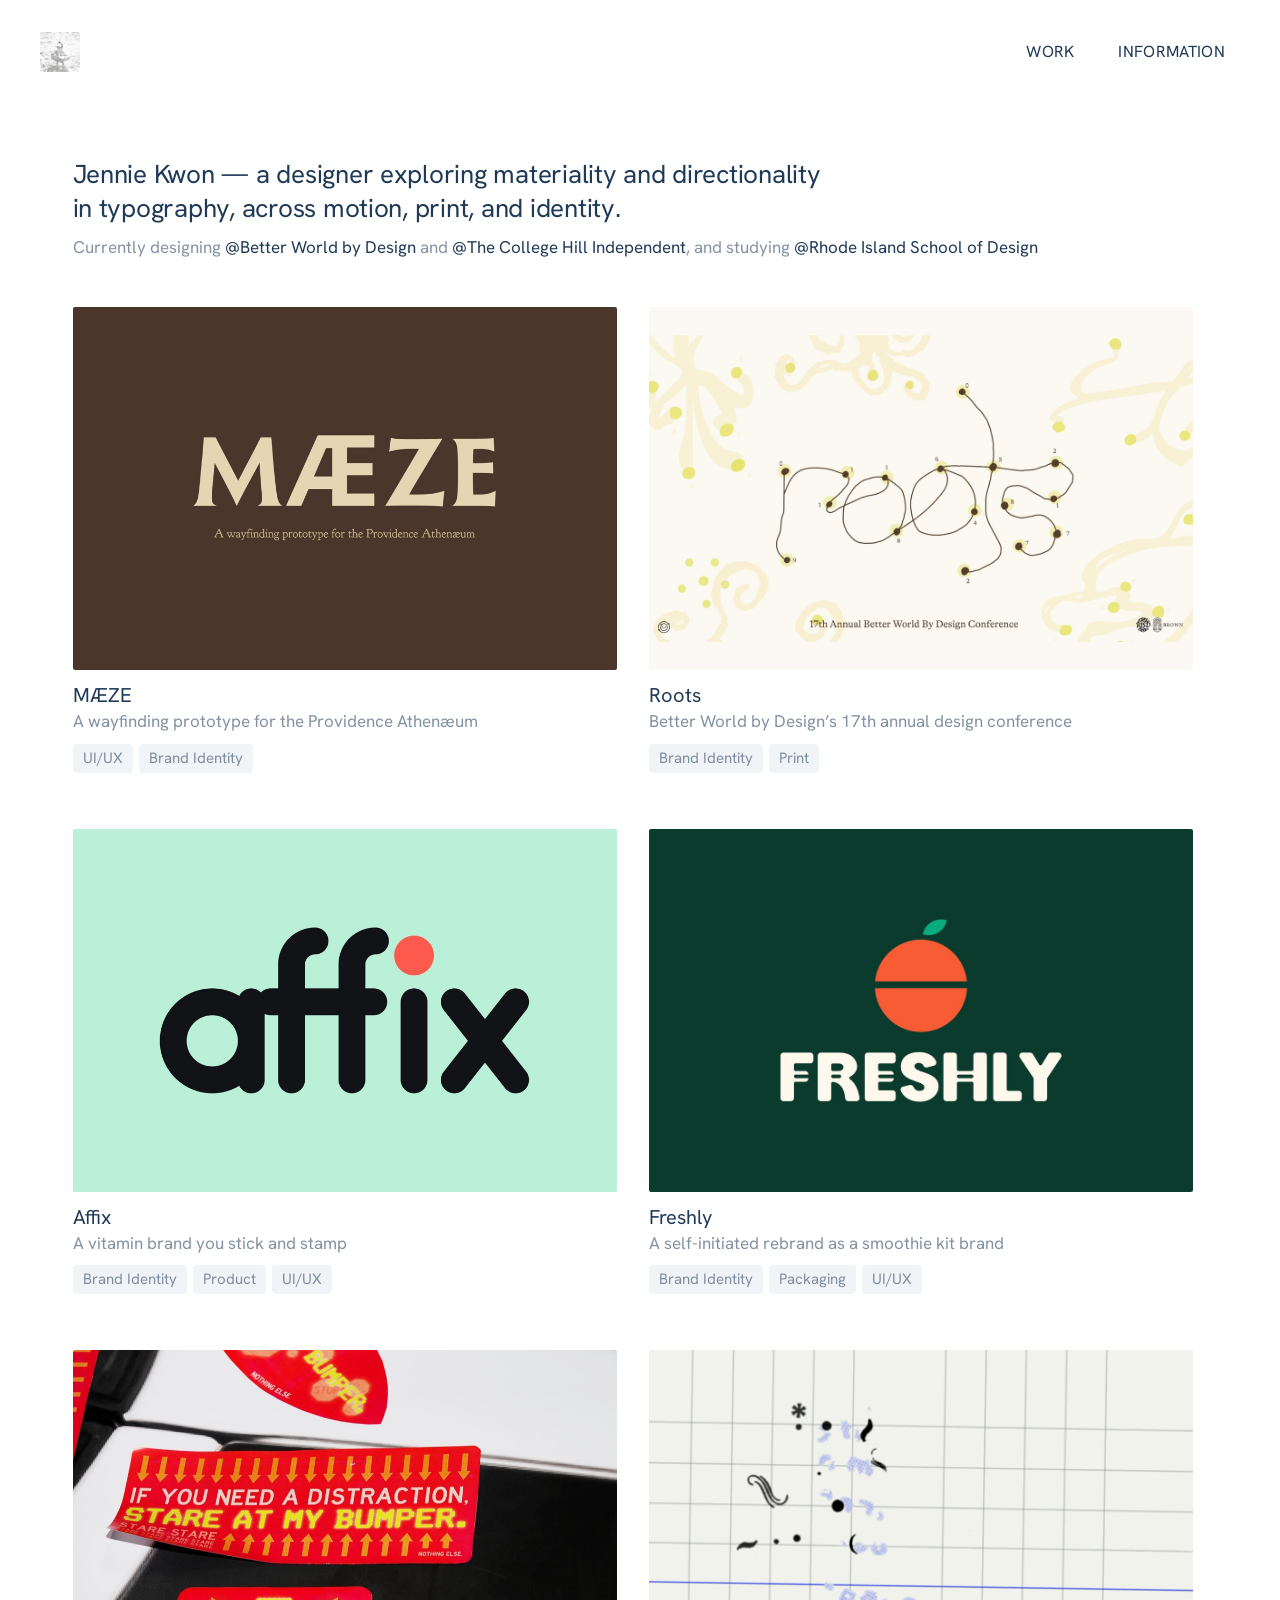
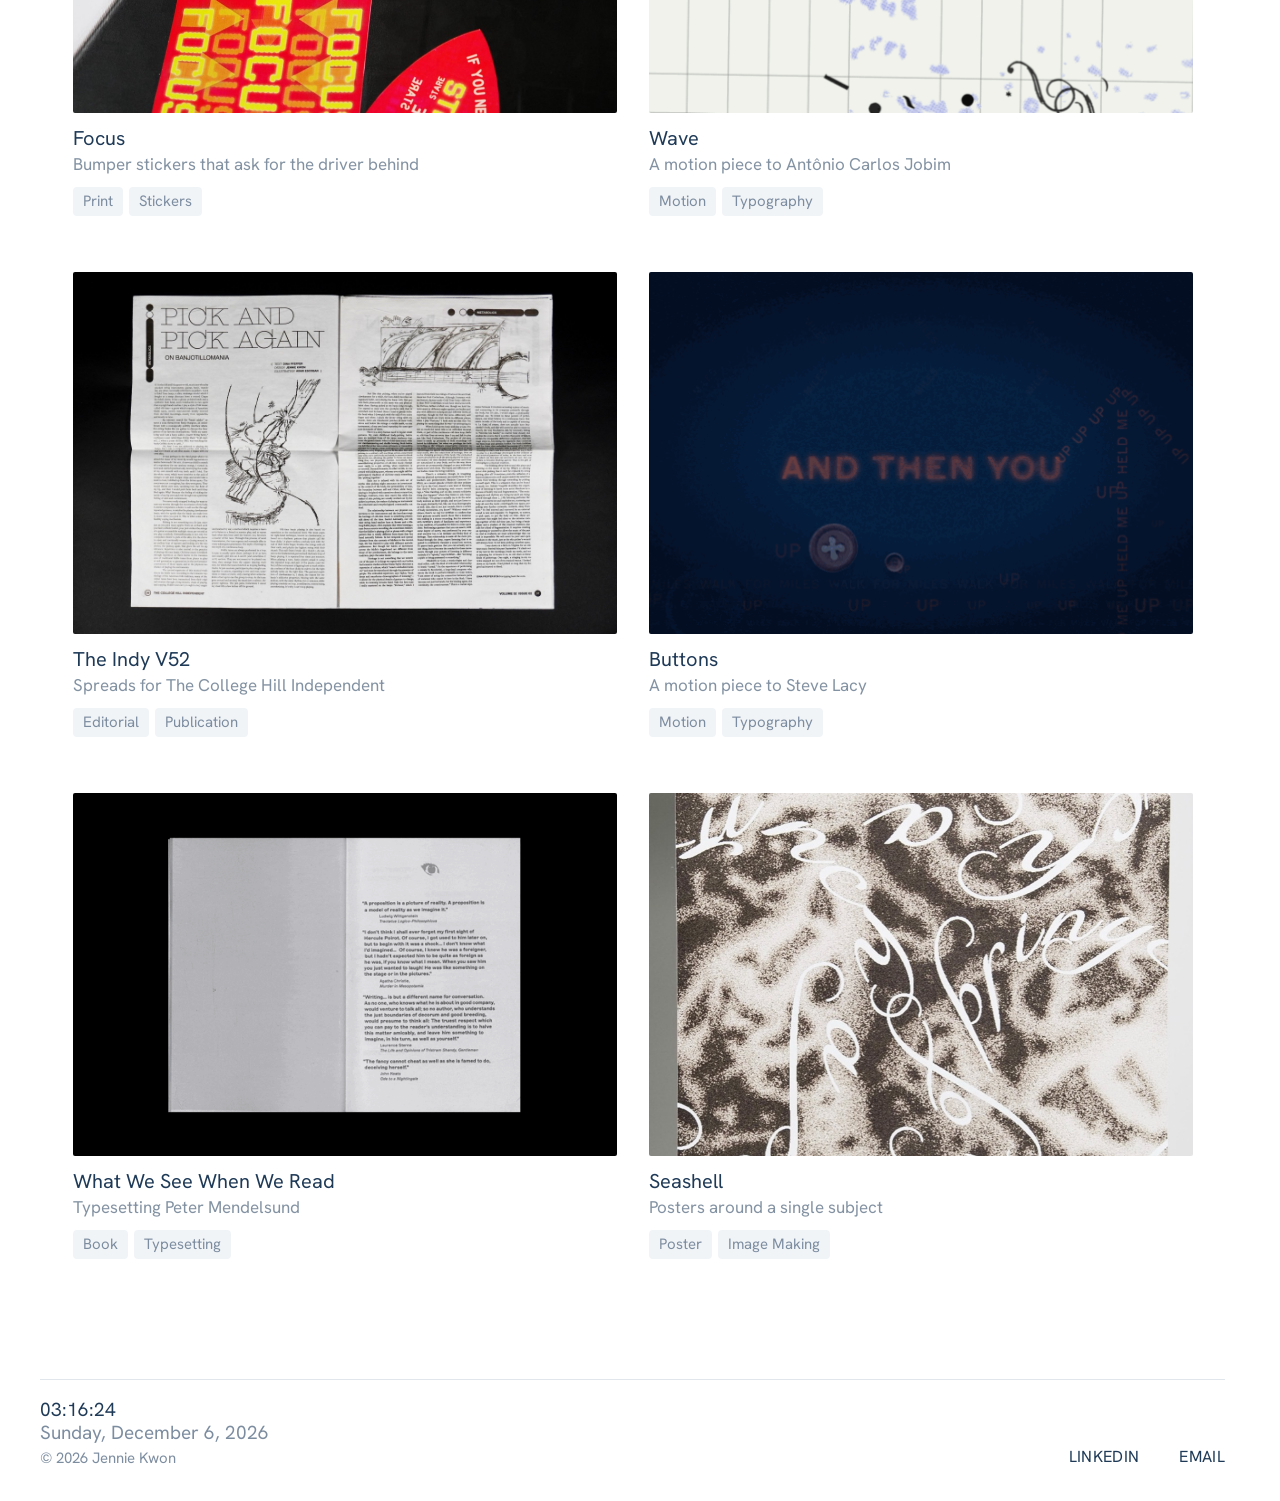
==== commit b1414afc: "MÆZE tag: brand identity Co-Authored-By: Claude Opus 5.5 <noreply@anthropic.com>" ====
--- a/index.html
+++ b/index.html
@@ -30,7 +30,7 @@
   <div class="wrap grid">
     <a class="card" href="maze.html">
       <div class="thumb"><img src="img/maze-card.jpg" alt="MÆZE" fetchpriority="high" width="1200" height="675"></div>
-      <div class="caption"><div class="cap-text"><p class="body cap-title">MÆZE</p><p class="cap-sub">A wayfinding prototype for the Providence Athenæum</p></div><div class="tags"><span class="tag">UI/UX</span><span class="tag">identity</span></div></div>
+      <div class="caption"><div class="cap-text"><p class="body cap-title">MÆZE</p><p class="cap-sub">A wayfinding prototype for the Providence Athenæum</p></div><div class="tags"><span class="tag">UI/UX</span><span class="tag">brand identity</span></div></div>
     </a>
     <a class="card" href="bwxd-roots.html">
       <div class="thumb"><img src="img/bwxd-card.jpg?v=4" alt="Roots" fetchpriority="high" width="1200" height="800"></div>
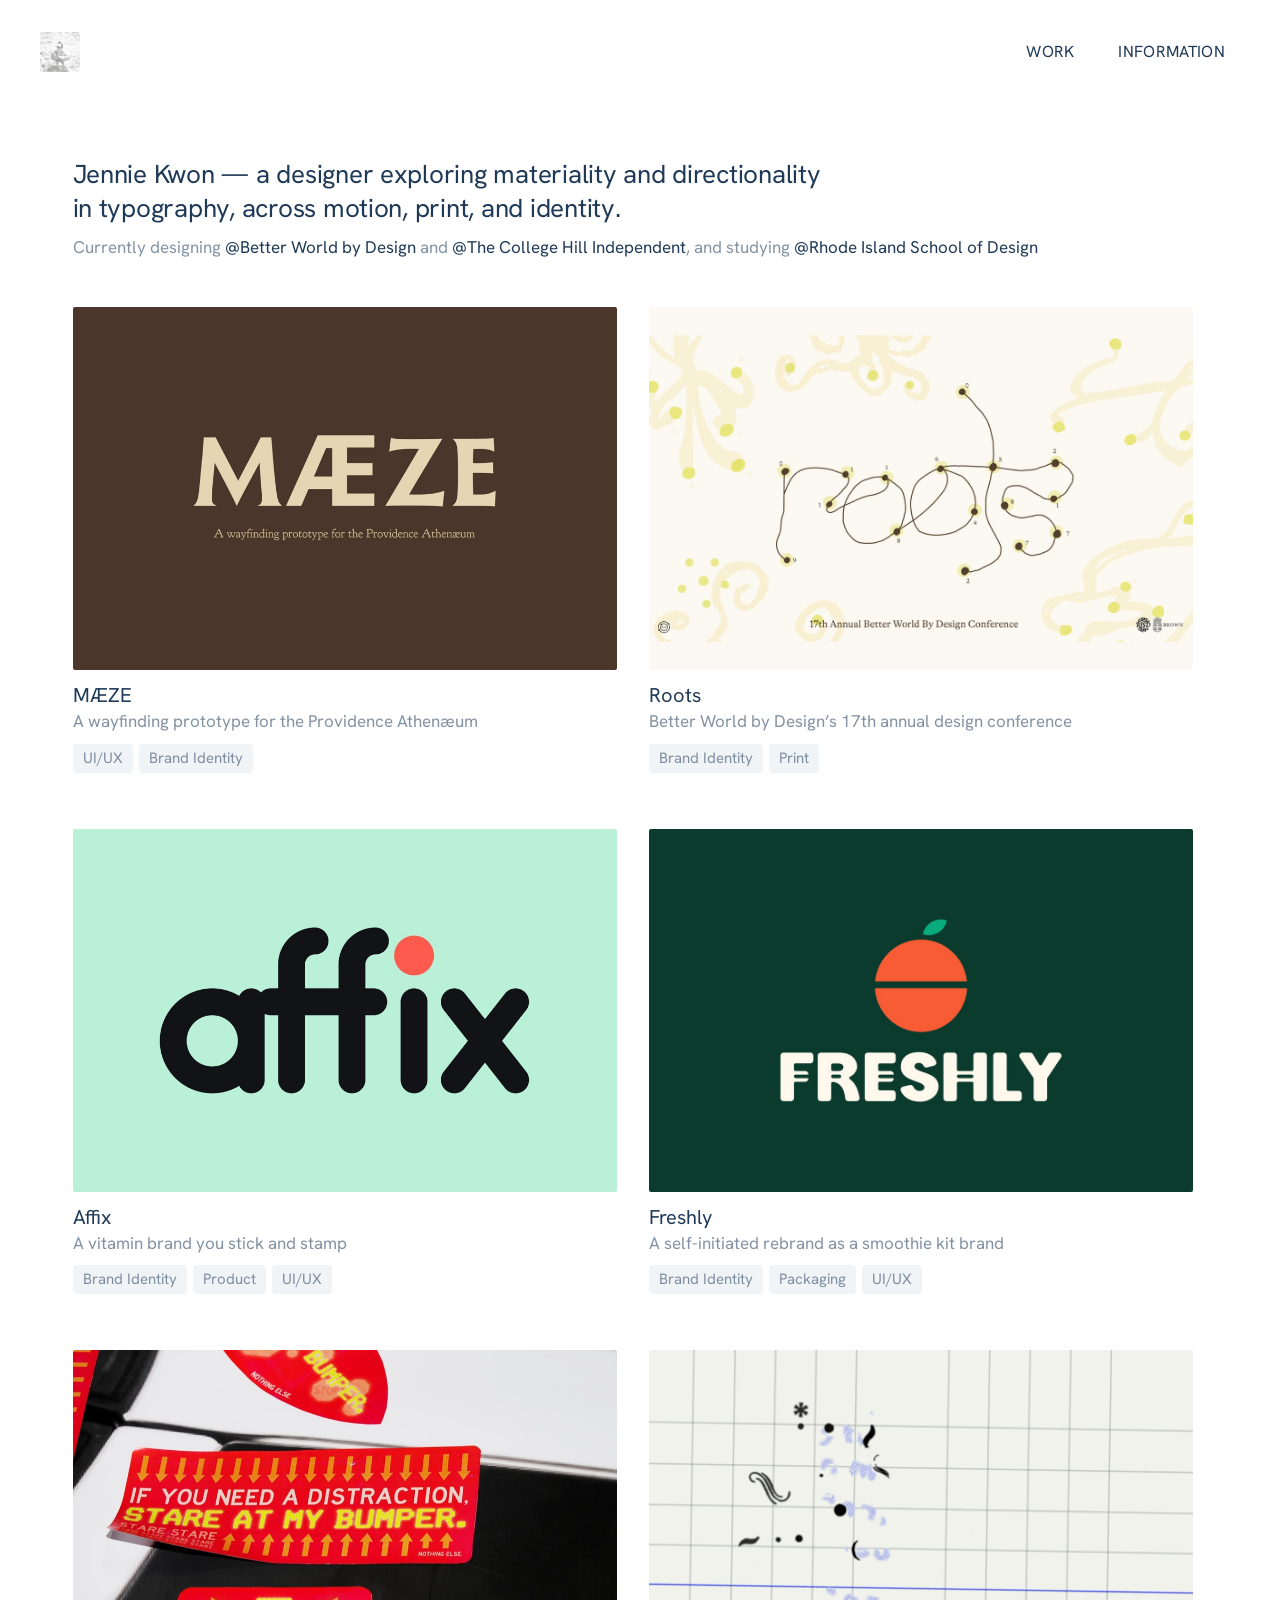
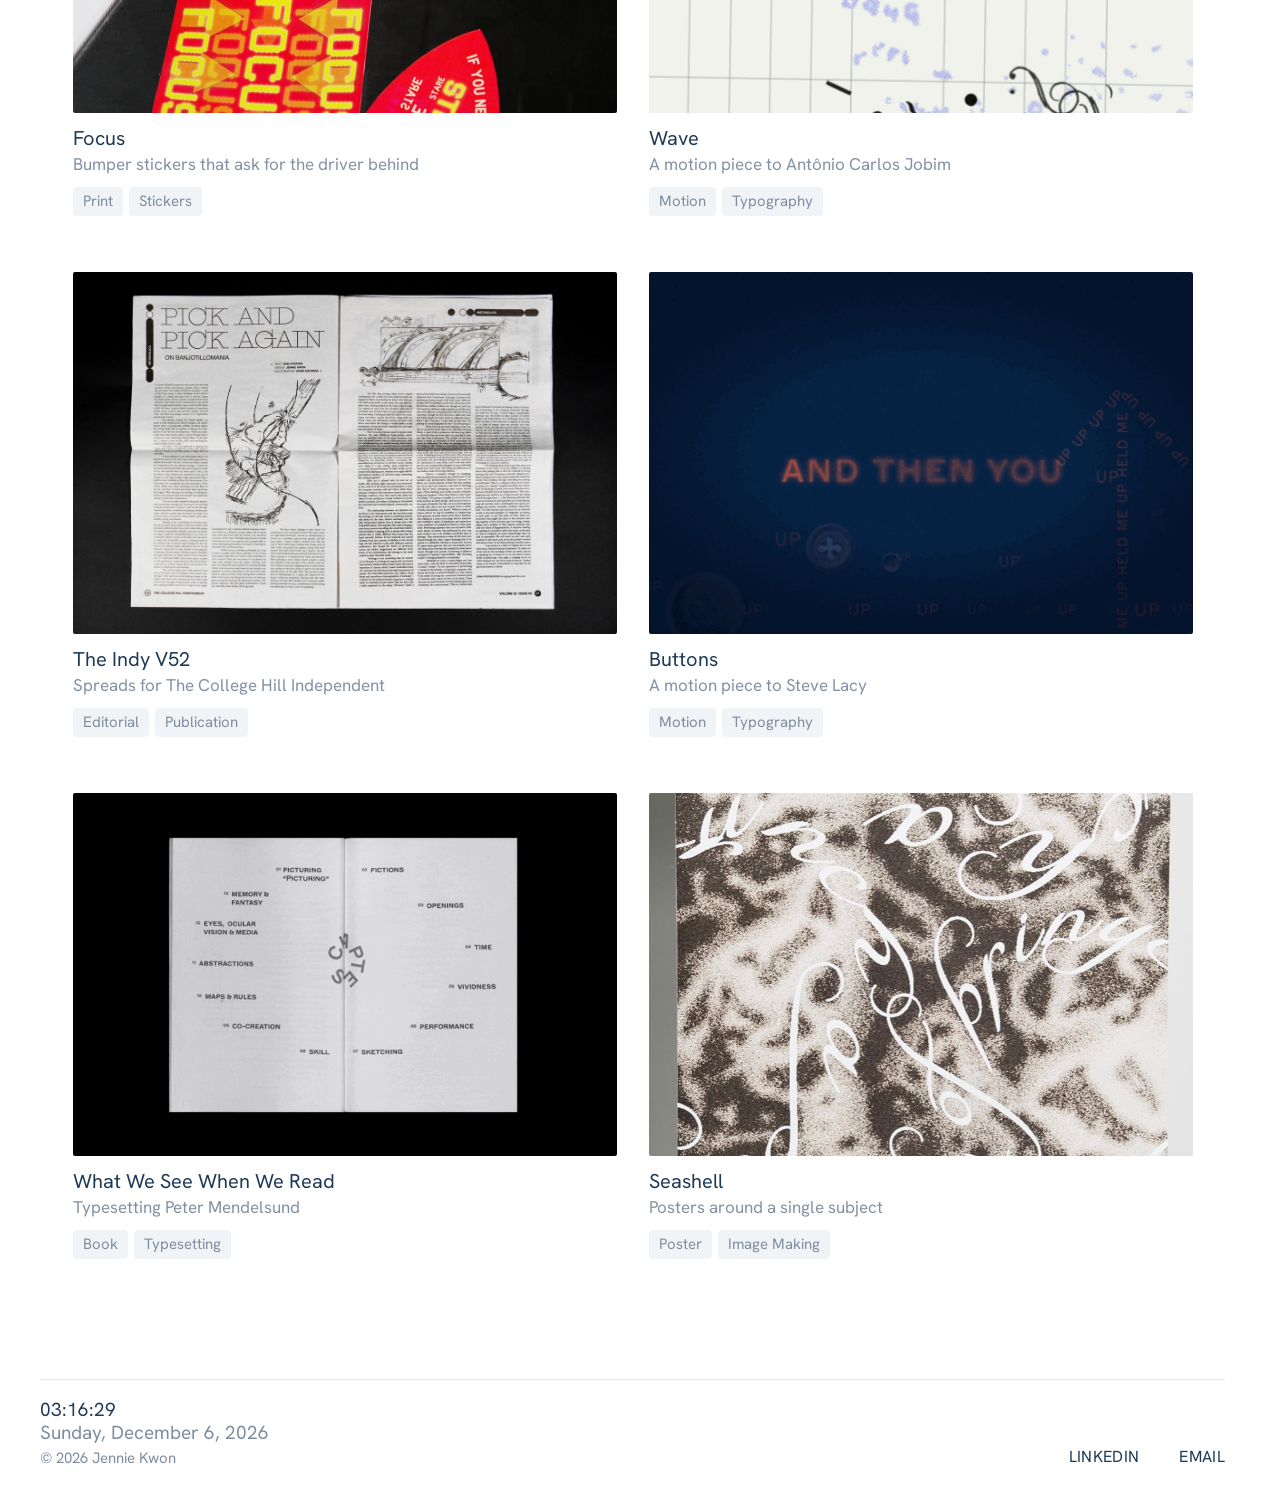
==== commit d349cef3: "Project descriptions back to original width; Information bio a few words wider per line Co-Authored-" ====
--- a/index.html
+++ b/index.html
@@ -10,7 +10,7 @@
 <link rel="icon" type="image/png" href="img/favicon.png?v=4">
 <link rel="apple-touch-icon" href="img/apple-touch-icon.png?v=4">
 <script type="speculationrules">{"prerender":[{"where":{"href_matches":"/*"},"eagerness":"moderate"}]}</script>
-<link rel="stylesheet" href="css/site.css?v=37">
+<link rel="stylesheet" href="css/site.css?v=38">
 </head>
 <body>
 <nav class="nav">
@@ -82,6 +82,6 @@
     </div>
   </div>
 </footer>
-<script src="js/site.js?v=28"></script>
+<script src="js/site.js?v=29"></script>
 </body>
 </html>
--- a/css/site.css
+++ b/css/site.css
@@ -216,7 +216,7 @@
 
 /* information: larger bio and contact links */
 .bio .body { font-size: 20px; line-height: 1.45; }
-.bio-text { max-width: 640px; gap: 20px; }
+.bio-text { max-width: 760px; gap: 20px; }
 @media (max-width: 809px) {
   .bio .body { font-size: 18px; }
 }
@@ -317,7 +317,7 @@
 .currently { max-width: 40em; text-wrap: pretty; }
 
 /* project descriptions (all but Freshly): as wide as the first image, each line filled before the next, so the first line carries the most words */
-.desc-col .body.desc-fill { max-width: calc(62% - 16px); text-wrap: pretty; }
+.desc-col .body.desc-fill { max-width: calc(50% - 16px); text-wrap: pretty; }
 @media (max-width: 809px) { .desc-col .body.desc-fill { max-width: none; } }
 
 /* home: the "Currently designing" line is left to run naturally, with no word cap */
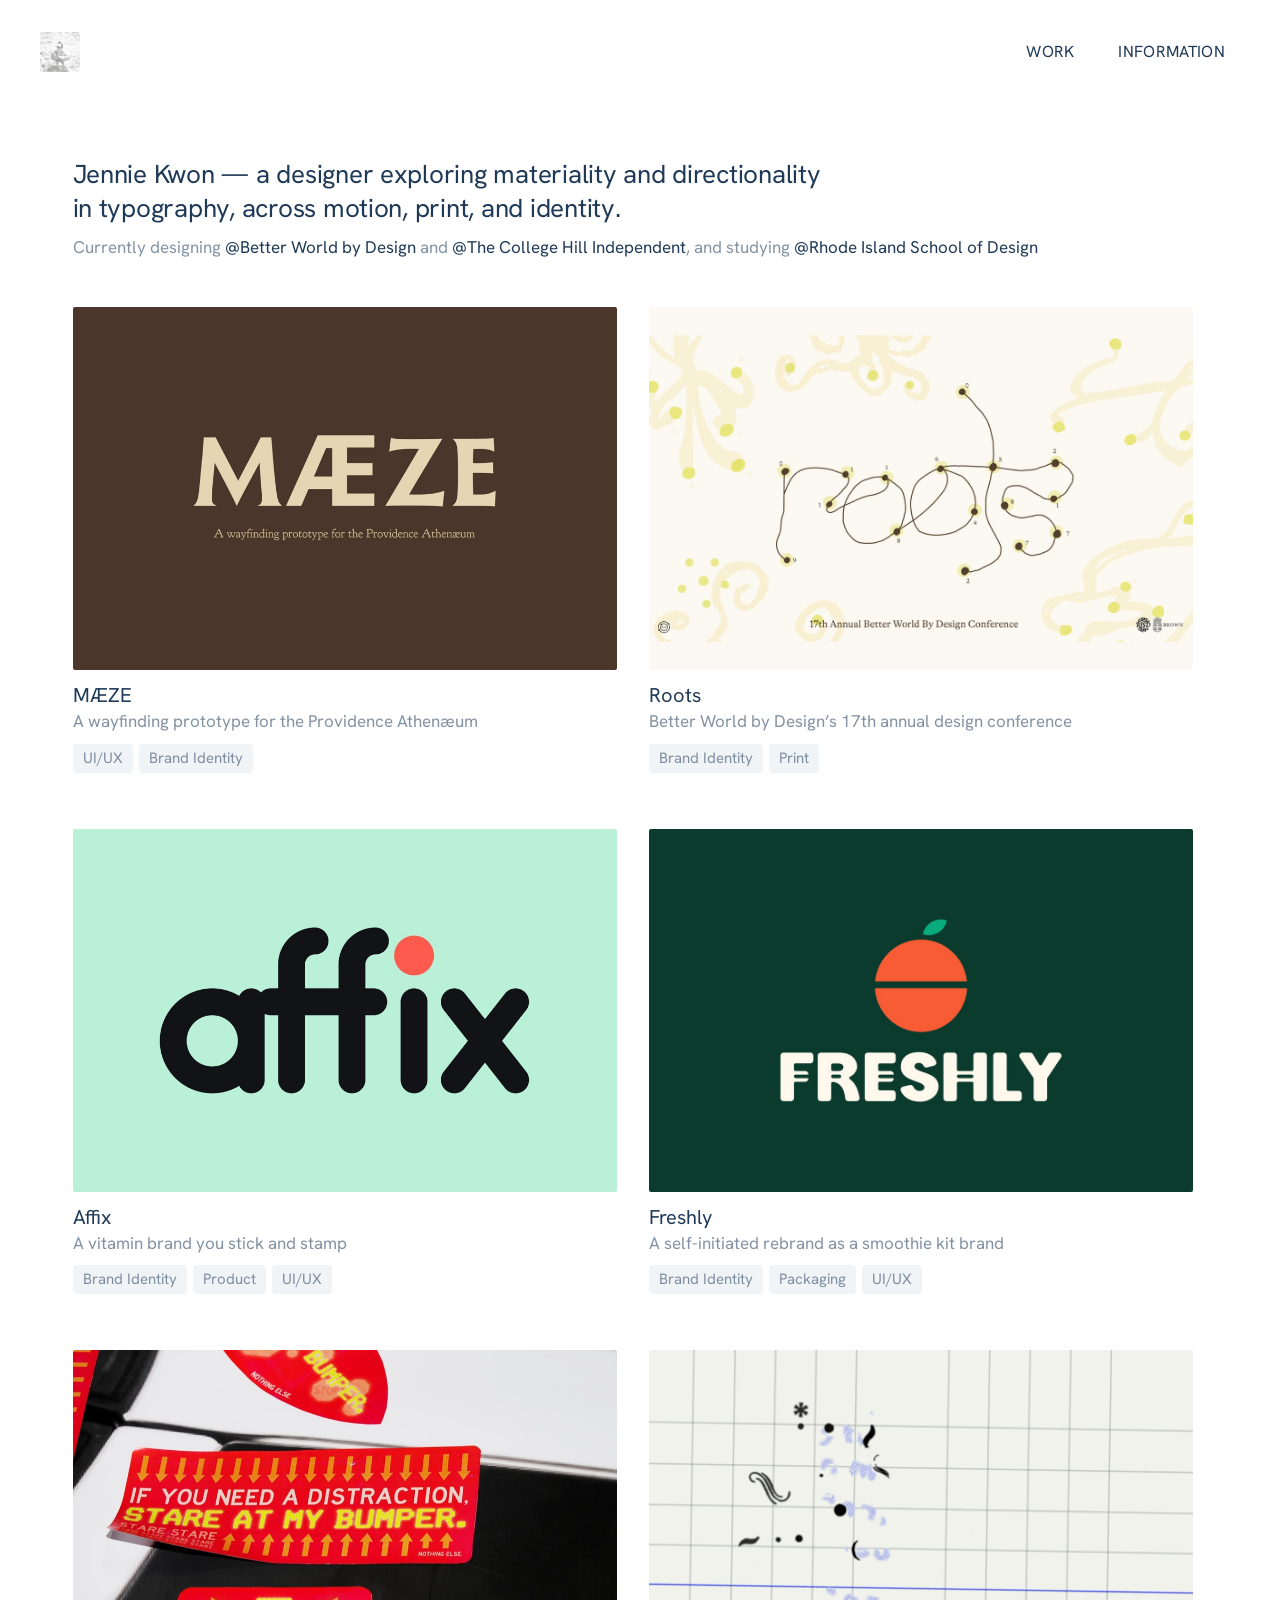
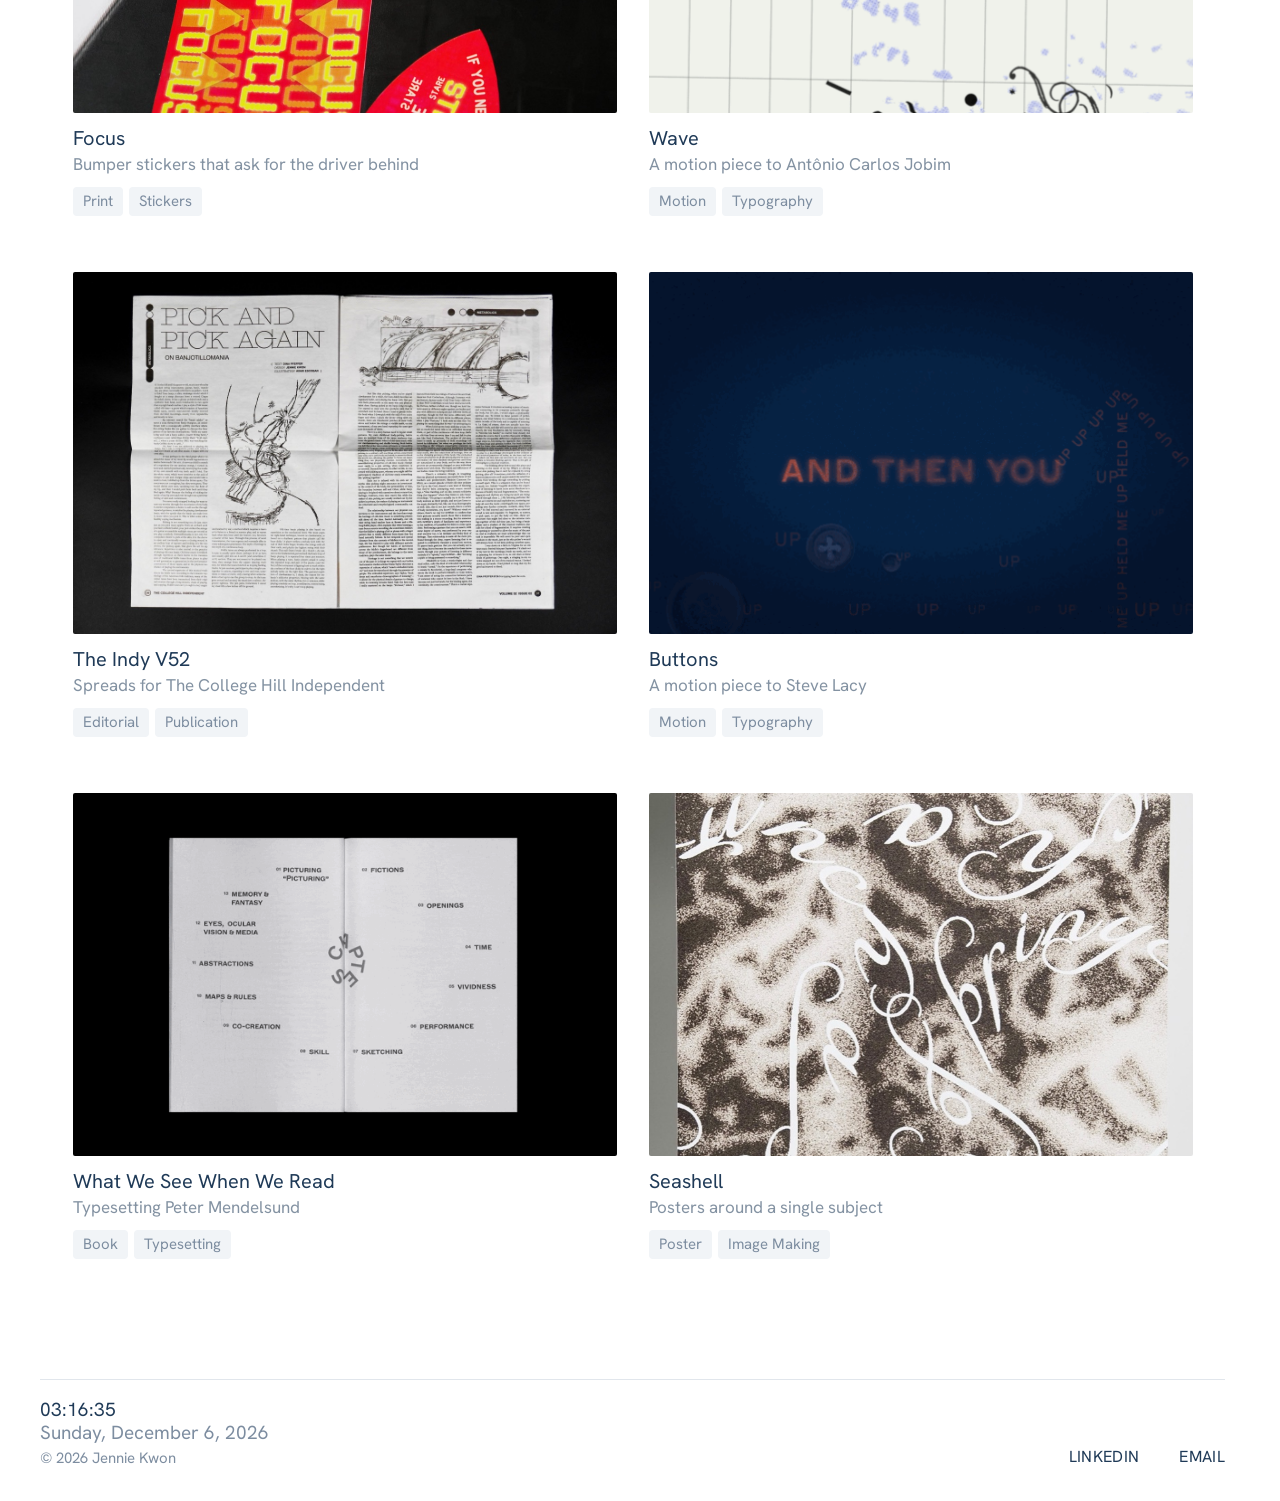
==== commit 44d96570: "Type arrow on external links on every device; even rag for the Information bio; LinkedIn/Email at Ex" ====
--- a/index.html
+++ b/index.html
@@ -10,7 +10,7 @@
 <link rel="icon" type="image/png" href="img/favicon.png?v=4">
 <link rel="apple-touch-icon" href="img/apple-touch-icon.png?v=4">
 <script type="speculationrules">{"prerender":[{"where":{"href_matches":"/*"},"eagerness":"moderate"}]}</script>
-<link rel="stylesheet" href="css/site.css?v=38">
+<link rel="stylesheet" href="css/site.css?v=39">
 </head>
 <body>
 <nav class="nav">
@@ -82,6 +82,6 @@
     </div>
   </div>
 </footer>
-<script src="js/site.js?v=29"></script>
+<script src="js/site.js?v=30"></script>
 </body>
 </html>
--- a/css/site.css
+++ b/css/site.css
@@ -6,9 +6,11 @@
   --line: rgb(225, 230, 236);
   --pad: 40px;
 }
+/* the ↗ on external links: Hanken Grotesk has no arrow, and phones would otherwise fall back to the emoji. A one-glyph Inter subset supplies the plain type arrow everywhere. */
+@font-face { font-family: "Arrow"; src: url([data-uri]) format("woff2"); unicode-range: U+2197; font-display: block; }
 * { box-sizing: border-box; }
 html { -webkit-text-size-adjust: 100%; }
-body { margin: 0; background: var(--bg); color: var(--text); font-family: "Hanken Grotesk", sans-serif; font-weight: 400; -webkit-font-smoothing: antialiased; }
+body { margin: 0; background: var(--bg); color: var(--text); font-family: "Hanken Grotesk", "Arrow", sans-serif; font-weight: 400; -webkit-font-smoothing: antialiased; }
 h1, h2, p { margin: 0; }
 img { display: block; max-width: 100%; height: auto; }
 a { color: inherit; text-decoration: none; transition: color 0.2s cubic-bezier(0.44, 0, 0.56, 1); }
@@ -216,7 +218,7 @@
 
 /* information: larger bio and contact links */
 .bio .body { font-size: 20px; line-height: 1.45; }
-.bio-text { max-width: 760px; gap: 20px; }
+.bio-text { max-width: 704px; gap: 20px; }
 @media (max-width: 809px) {
   .bio .body { font-size: 18px; }
 }
@@ -307,7 +309,9 @@
 
 /* rag: even line lengths and no stranded last words, in every paragraph */
 p, h1, h2 { text-wrap: pretty; }
-.desc-col .body, .bio .body, .currently, .intro-line, .contact-in > .body, .cap-sub { text-wrap: balance; }
+.desc-col .body, .currently, .intro-line, .contact-in > .body, .cap-sub { text-wrap: balance; }
+/* Information bio: each line filled before the next, for an even right edge */
+.bio-text .body { text-wrap: pretty; }
 .intro-in .intro-line { max-width: 820px; }
 p, h1, h2, .tag, .label { hyphens: manual; overflow-wrap: break-word; }
 .nowrap { white-space: nowrap; }
@@ -356,3 +360,6 @@
 .slide-btn:hover { color: var(--muted); }
 @media (max-width: 809px) { .slide-btn { width: 32px; height: 32px; margin-top: -16px; font-size: 14px; } .slide-btn.prev { left: 8px; } .slide-btn.next { right: 8px; } }
 @media (prefers-reduced-motion: reduce) { .slide { transition: none; } }
+
+/* LinkedIn / Email under the bio: same size as the Experience rows */
+.bio .contact .body { font-size: 16px; line-height: 1.5; }
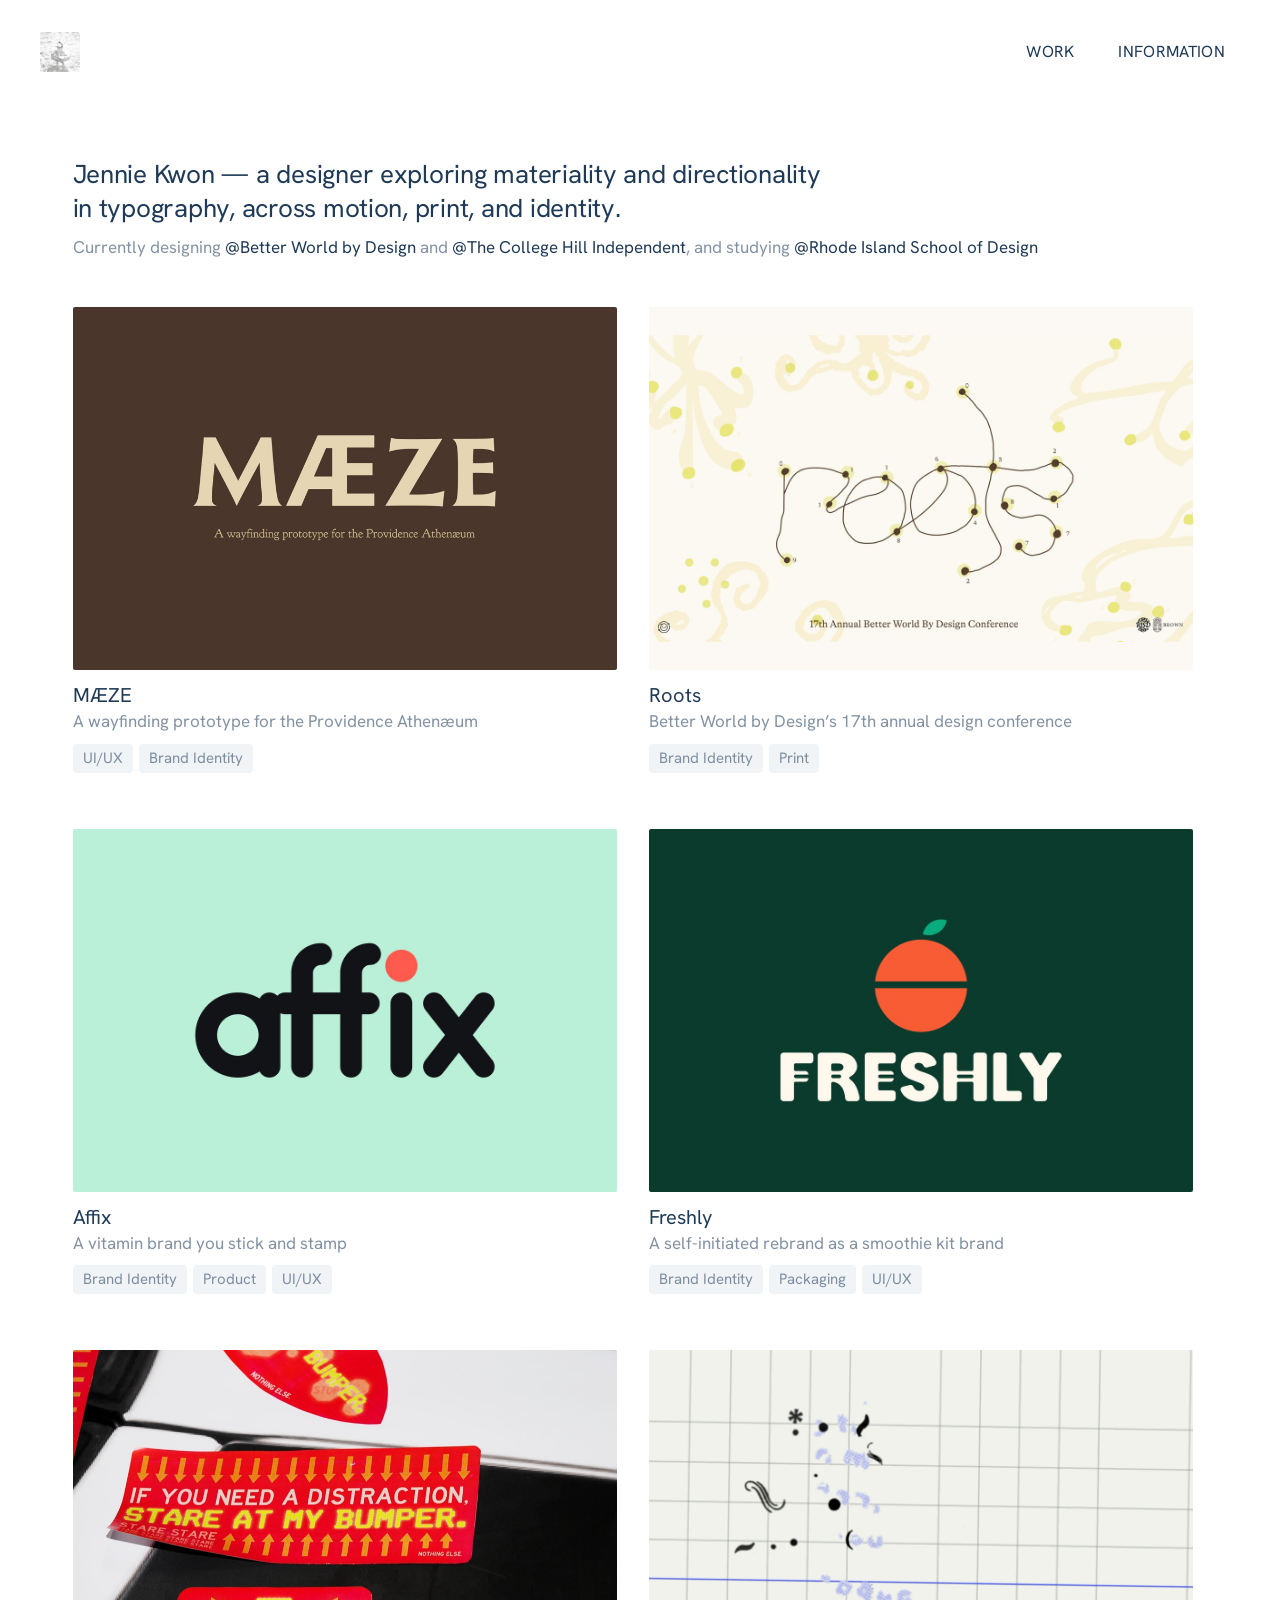
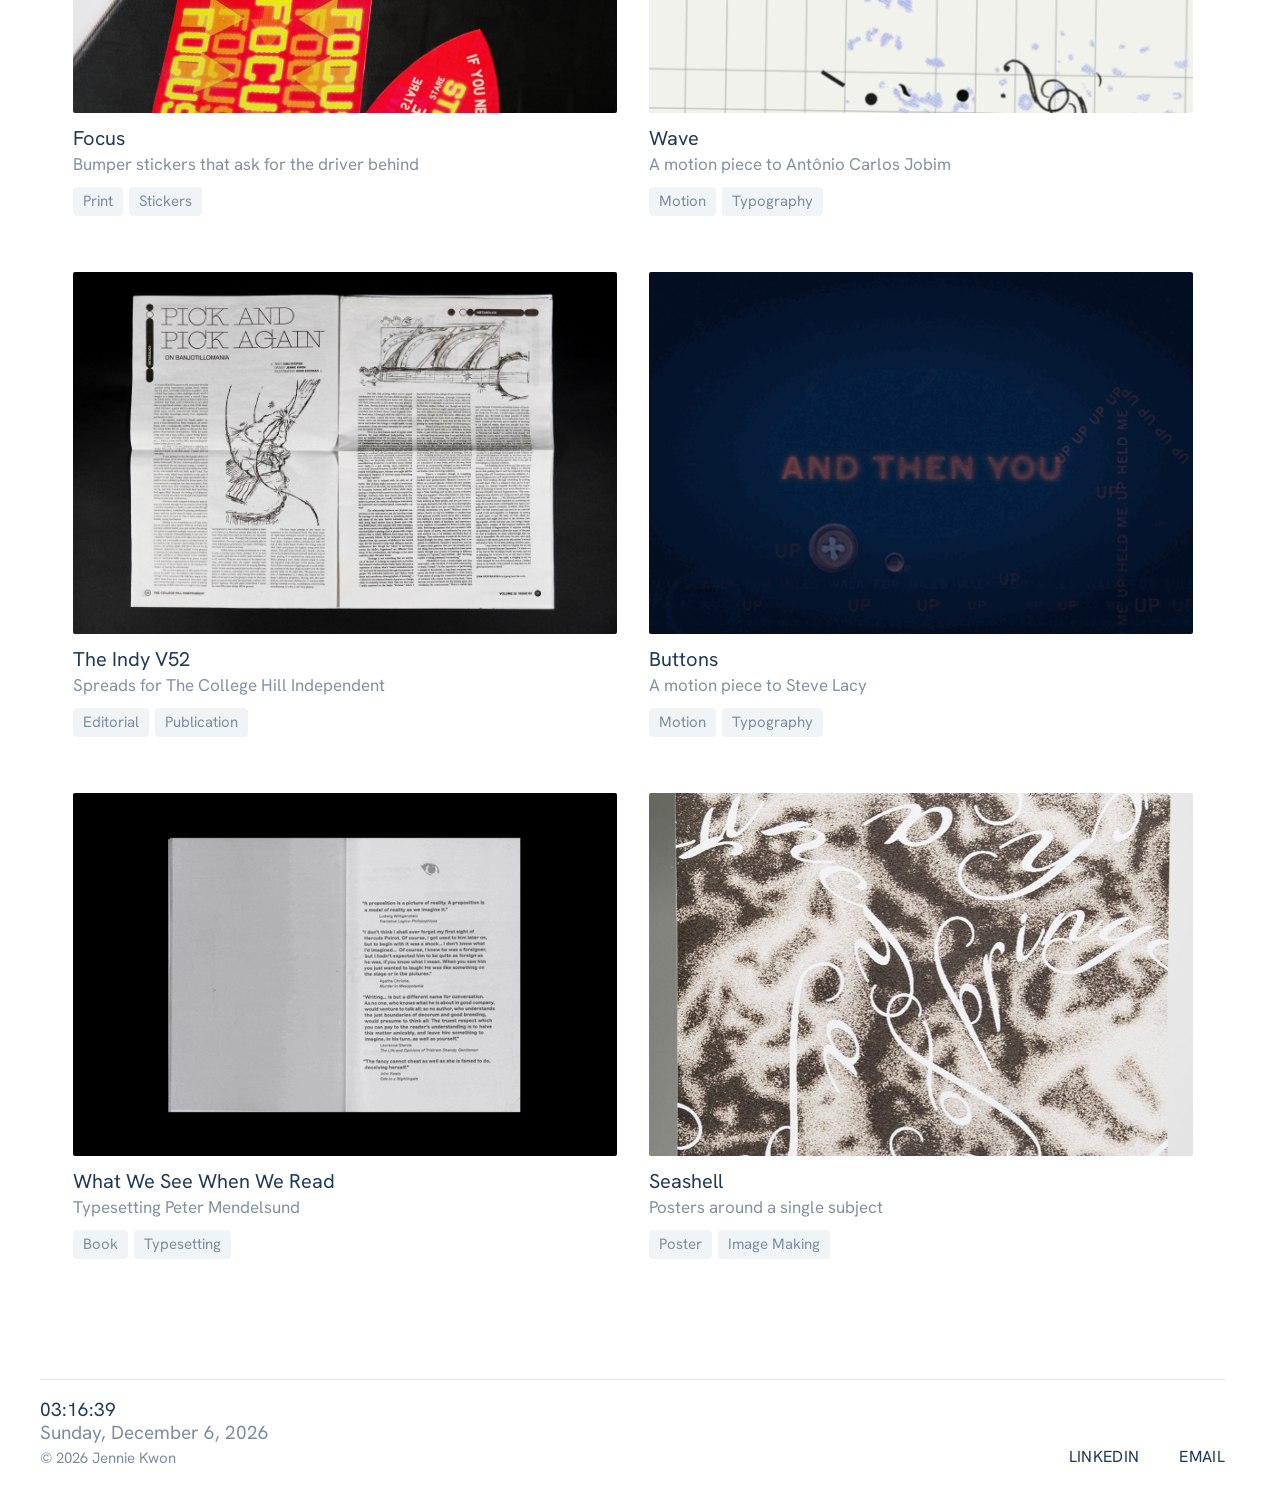
==== commit af3a748a: "Affix home card: logo slightly smaller Co-Authored-By: Claude Opus 5.5 <noreply@anthropic.com>" ====
--- a/index.html
+++ b/index.html
@@ -37,7 +37,7 @@
       <div class="caption"><div class="cap-text"><p class="body cap-title">Roots</p><p class="cap-sub">Better World by Design’s 17th annual design conference</p></div><div class="tags"><span class="tag">brand identity</span><span class="tag">print</span></div></div>
     </a>
     <a class="card" href="affix.html">
-      <div class="thumb"><img src="img/affix-card.jpg" alt="Affix" fetchpriority="high" width="1200" height="675"></div>
+      <div class="thumb"><img src="img/affix-card.jpg?v=2" alt="Affix" fetchpriority="high" width="1200" height="800"></div>
       <div class="caption"><div class="cap-text"><p class="body cap-title">Affix</p><p class="cap-sub">A vitamin brand you stick and stamp</p></div><div class="tags"><span class="tag">brand identity</span><span class="tag">product</span><span class="tag">UI/UX</span></div></div>
     </a>
     <a class="card" href="freshly.html">
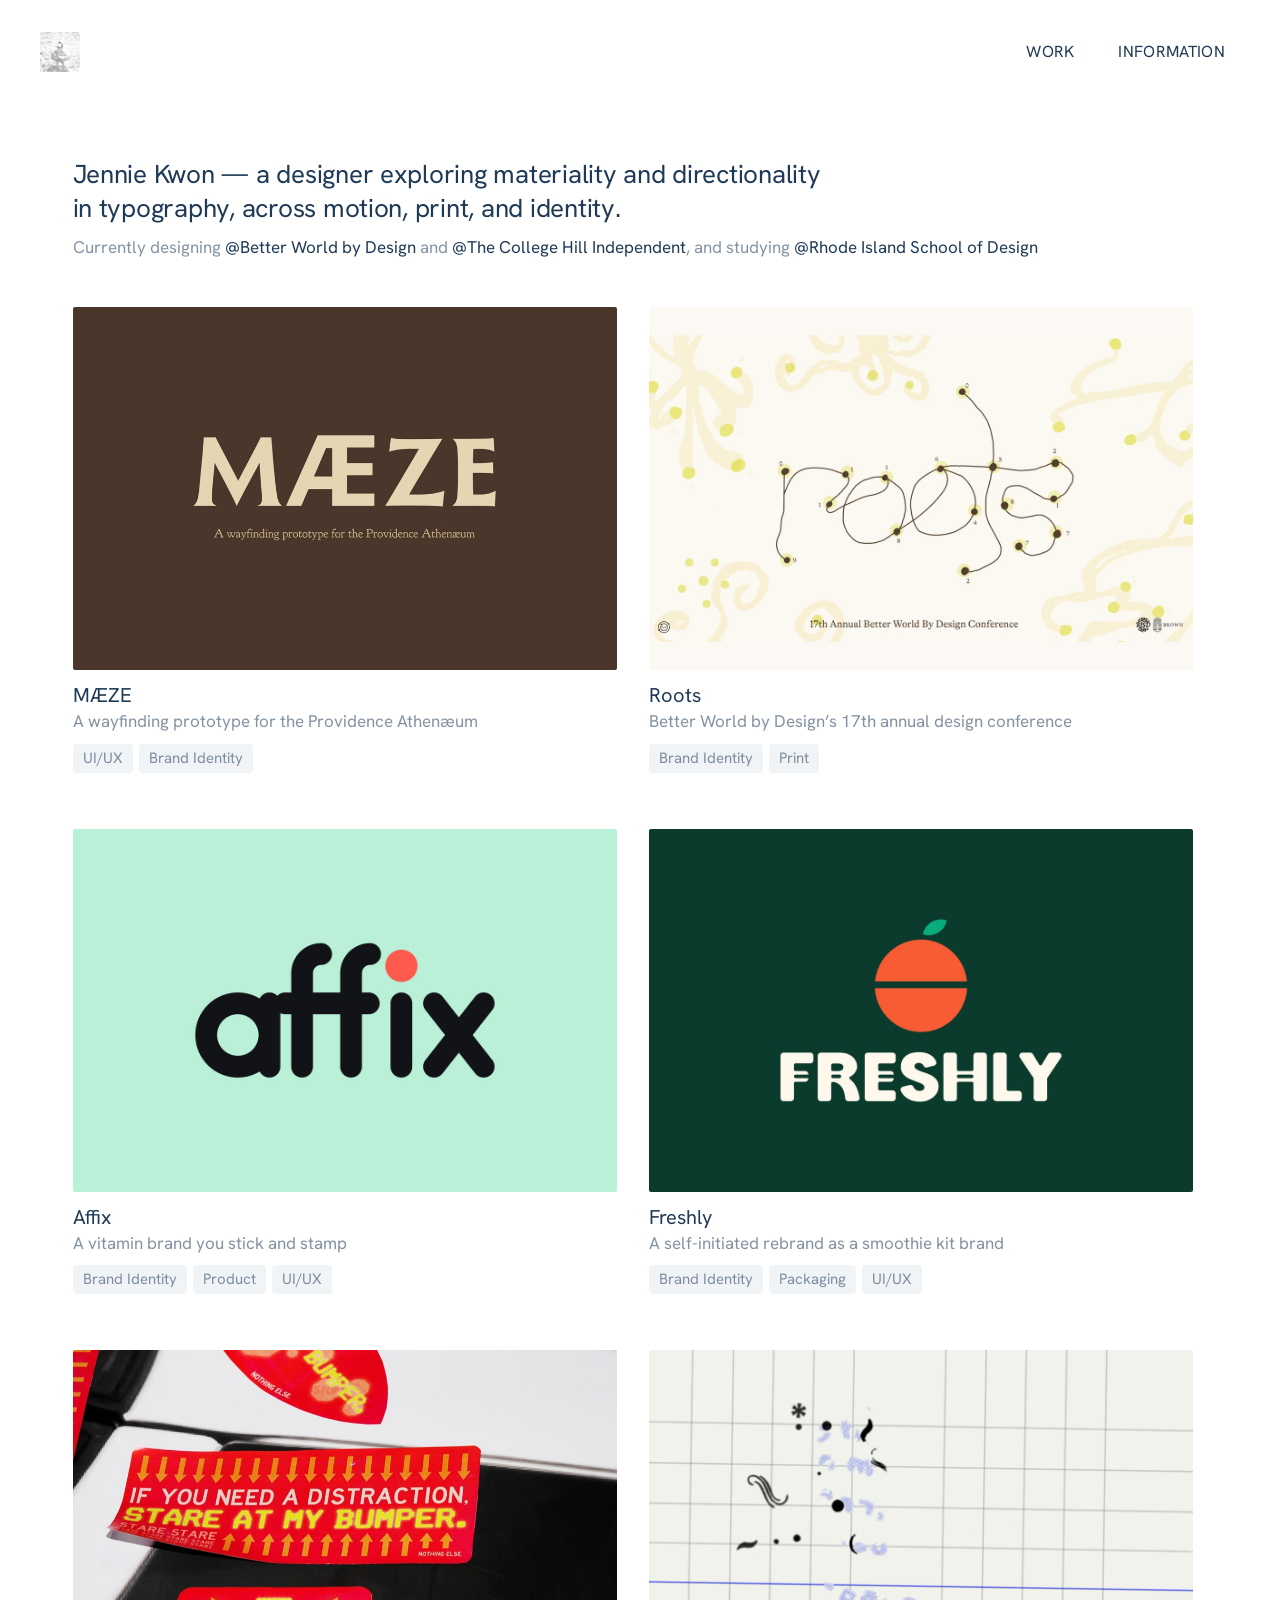
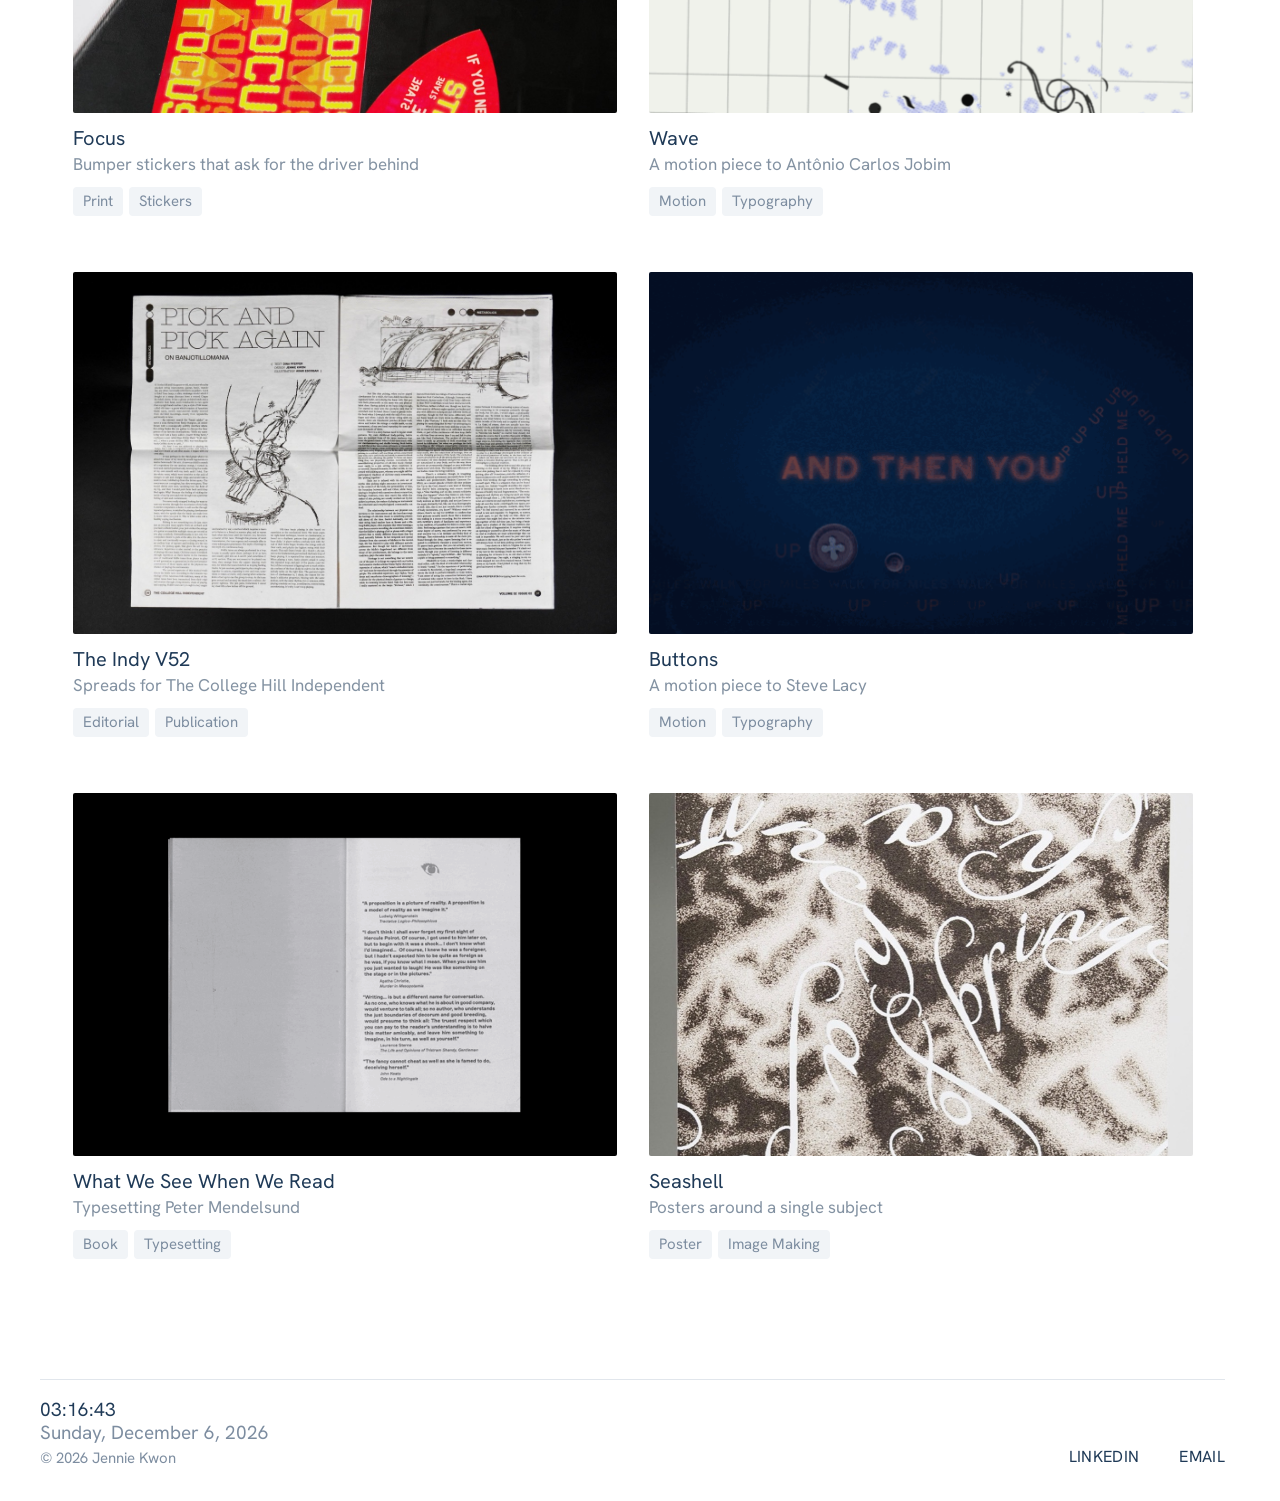
==== commit 9edb859c: "Clean URLs: drop .html from every internal link and from the address bar Co-Authored-By: Claude Opus" ====
--- a/index.html
+++ b/index.html
@@ -17,7 +17,7 @@
   <a class="nav-home" href="./" aria-label="Jennie Kwon, home"><img src="img/favicon.png?v=4" alt="" width="40" height="40"></a>
   <div class="nav-links">
     <a class="label plain" href="./">Work</a>
-    <a class="label nav-link" href="information.html">Information</a>
+    <a class="label nav-link" href="information">Information</a>
   </div>
 </nav>
 <header class="intro">
@@ -28,43 +28,43 @@
 </header>
 <main class="work">
   <div class="wrap grid">
-    <a class="card" href="maze.html">
+    <a class="card" href="maze">
       <div class="thumb"><img src="img/maze-card.jpg" alt="MÆZE" fetchpriority="high" width="1200" height="675"></div>
       <div class="caption"><div class="cap-text"><p class="body cap-title">MÆZE</p><p class="cap-sub">A wayfinding prototype for the Providence Athenæum</p></div><div class="tags"><span class="tag">UI/UX</span><span class="tag">brand identity</span></div></div>
     </a>
-    <a class="card" href="bwxd-roots.html">
+    <a class="card" href="bwxd-roots">
       <div class="thumb"><img src="img/bwxd-card.jpg?v=4" alt="Roots" fetchpriority="high" width="1200" height="800"></div>
       <div class="caption"><div class="cap-text"><p class="body cap-title">Roots</p><p class="cap-sub">Better World by Design’s 17th annual design conference</p></div><div class="tags"><span class="tag">brand identity</span><span class="tag">print</span></div></div>
     </a>
-    <a class="card" href="affix.html">
+    <a class="card" href="affix">
       <div class="thumb"><img src="img/affix-card.jpg?v=2" alt="Affix" fetchpriority="high" width="1200" height="800"></div>
       <div class="caption"><div class="cap-text"><p class="body cap-title">Affix</p><p class="cap-sub">A vitamin brand you stick and stamp</p></div><div class="tags"><span class="tag">brand identity</span><span class="tag">product</span><span class="tag">UI/UX</span></div></div>
     </a>
-    <a class="card" href="freshly.html">
+    <a class="card" href="freshly">
       <div class="thumb"><img src="img/freshly-card.jpg?v=2" alt="Freshly" fetchpriority="high" width="1200" height="800"></div>
       <div class="caption"><div class="cap-text"><p class="body cap-title">Freshly</p><p class="cap-sub">A self-initiated rebrand as a smoothie kit brand</p></div><div class="tags"><span class="tag">brand identity</span><span class="tag">packaging</span><span class="tag">UI/UX</span></div></div>
     </a>
-    <a class="card" href="focus.html">
+    <a class="card" href="focus">
       <div class="thumb"><img src="img/focus-card.jpg" alt="FOCUS" fetchpriority="high" width="1200" height="681"></div>
       <div class="caption"><div class="cap-text"><p class="body cap-title">Focus</p><p class="cap-sub">Bumper stickers that ask for the driver behind</p></div><div class="tags"><span class="tag">print</span><span class="tag">stickers</span></div></div>
     </a>
-    <a class="card" href="wave.html">
+    <a class="card" href="wave">
       <div class="thumb"><img src="img/wave-thumb.gif" alt="WAVE" loading="lazy" width="640" height="360"></div>
       <div class="caption"><div class="cap-text"><p class="body cap-title">Wave</p><p class="cap-sub">A motion piece to Antônio Carlos Jobim</p></div><div class="tags"><span class="tag">motion</span><span class="tag">typography</span></div></div>
     </a>
-    <a class="card" href="the-indy-v52.html">
+    <a class="card" href="the-indy-v52">
       <div class="thumb"><img src="img/indy-card.jpg" alt="THE INDY V52" loading="lazy" width="1200" height="800"></div>
       <div class="caption"><div class="cap-text"><p class="body cap-title">The Indy V52</p><p class="cap-sub">Spreads for The College Hill Independent</p></div><div class="tags"><span class="tag">editorial</span><span class="tag">publication</span></div></div>
     </a>
-    <a class="card" href="buttons.html">
+    <a class="card" href="buttons">
       <div class="thumb"><img src="img/buttons-thumb.gif" alt="BUTTONS" loading="lazy" width="640" height="360"></div>
       <div class="caption"><div class="cap-text"><p class="body cap-title">Buttons</p><p class="cap-sub">A motion piece to Steve Lacy</p></div><div class="tags"><span class="tag">motion</span><span class="tag">typography</span></div></div>
     </a>
-    <a class="card" href="what-we-see-when-we-read.html">
+    <a class="card" href="what-we-see-when-we-read">
       <div class="thumb"><img src="img/book-card.gif" alt="WHAT WE SEE WHEN WE READ" loading="lazy" width="640" height="480"></div>
       <div class="caption"><div class="cap-text"><p class="body cap-title">What We See When We Read</p><p class="cap-sub">Typesetting Peter Mendelsund</p></div><div class="tags"><span class="tag">book</span><span class="tag">typesetting</span></div></div>
     </a>
-    <a class="card" href="seashell.html">
+    <a class="card" href="seashell">
       <div class="thumb"><img src="img/seashell-card.jpg" alt="SEASHELL" loading="lazy" width="802" height="1200"></div>
       <div class="caption"><div class="cap-text"><p class="body cap-title">Seashell</p><p class="cap-sub">Posters around a single subject</p></div><div class="tags"><span class="tag">poster</span><span class="tag">image making</span></div></div>
     </a>
@@ -78,10 +78,10 @@
     </div>
     <div class="footer-links">
       <a class="label plain" href="http://www.linkedin.com/in/jennienhkwon" target="_blank" rel="noopener">LinkedIn</a>
-      <a class="label plain" href="contact.html">Email</a>
+      <a class="label plain" href="contact">Email</a>
     </div>
   </div>
 </footer>
-<script src="js/site.js?v=30"></script>
+<script src="js/site.js?v=31"></script>
 </body>
 </html>
